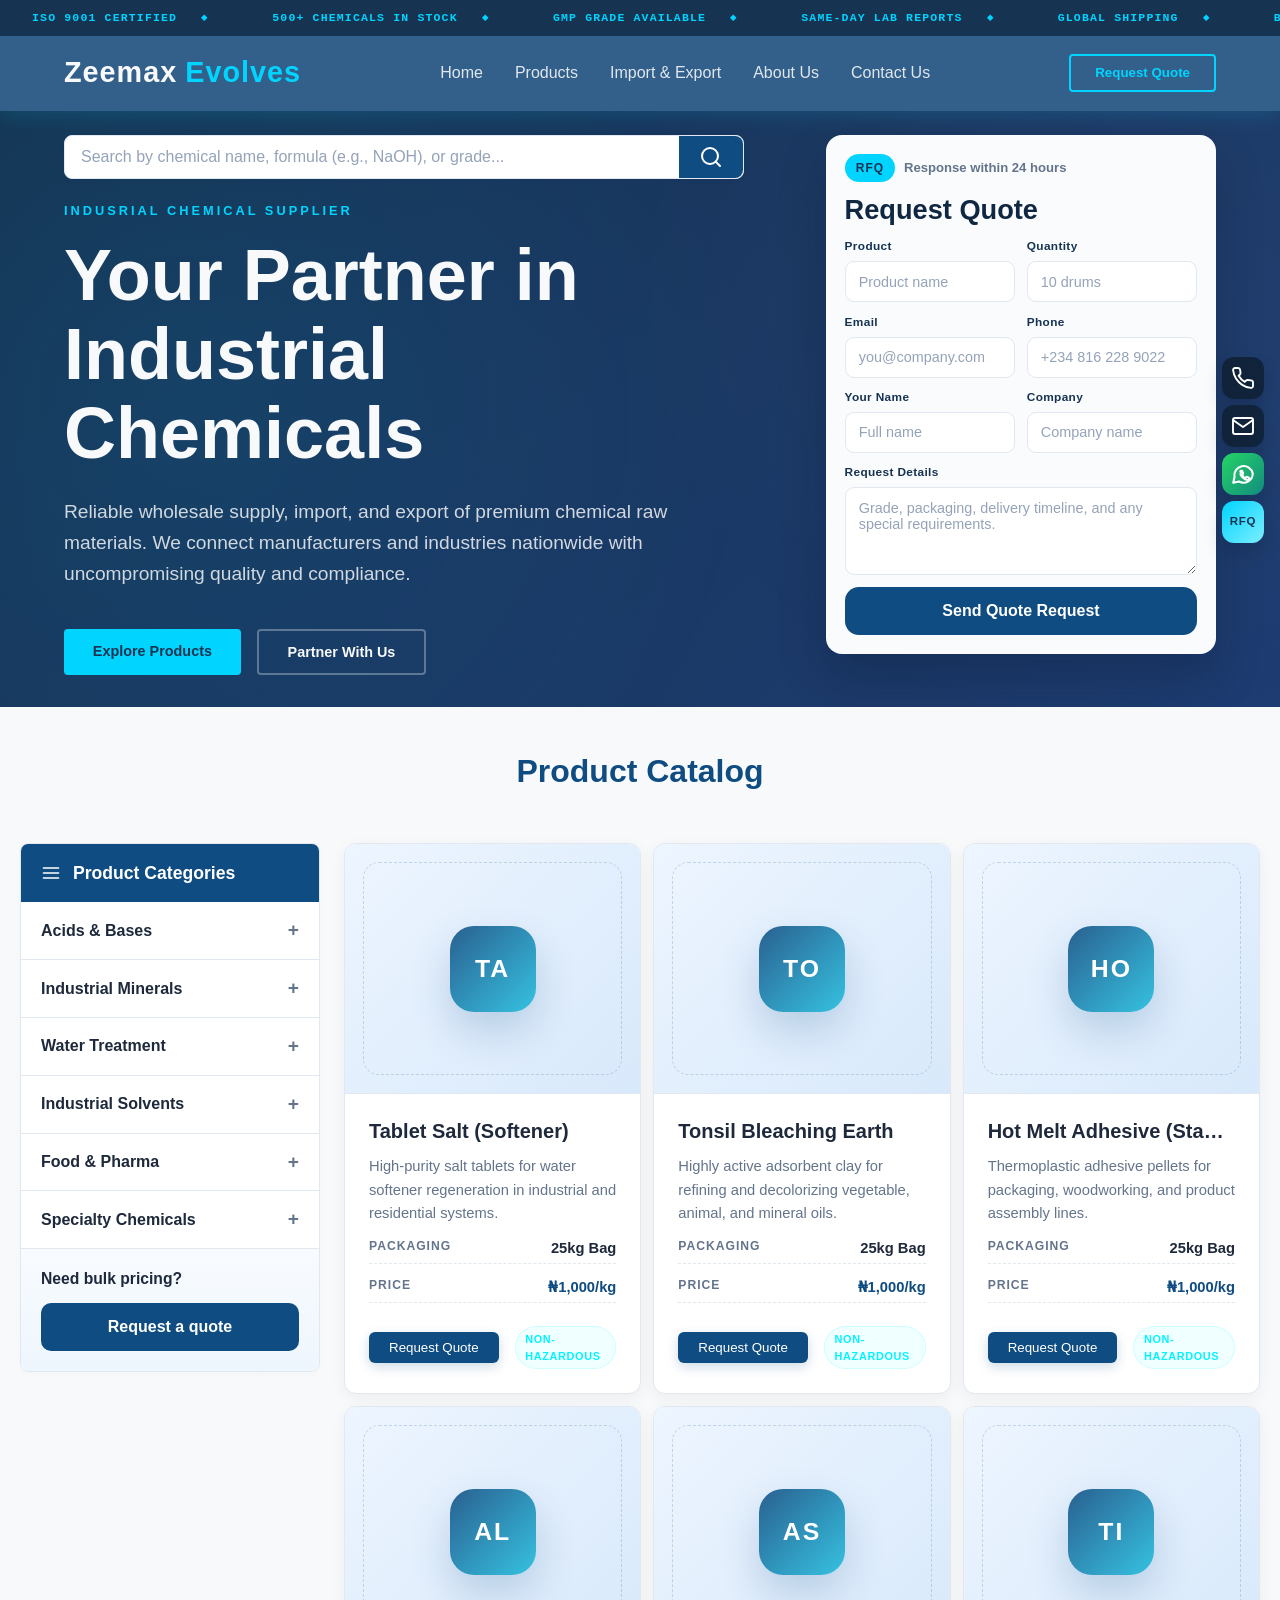
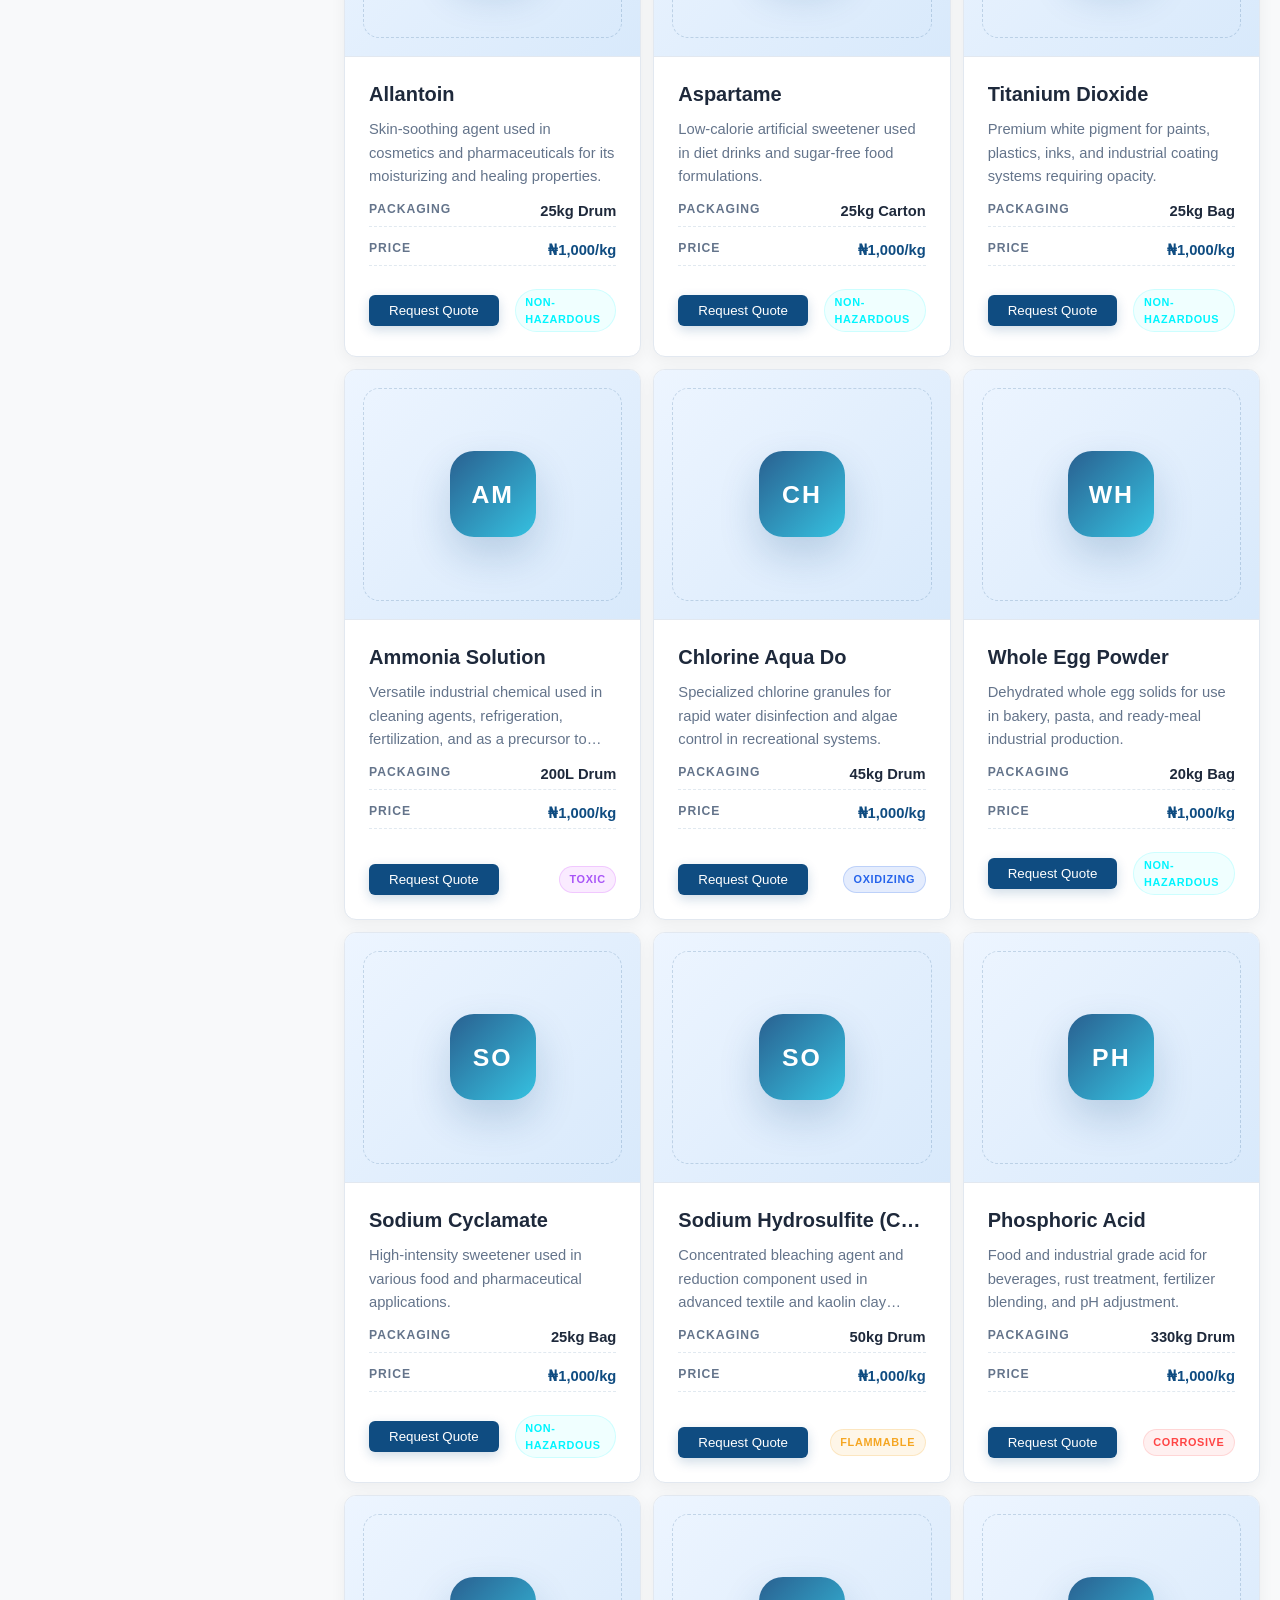
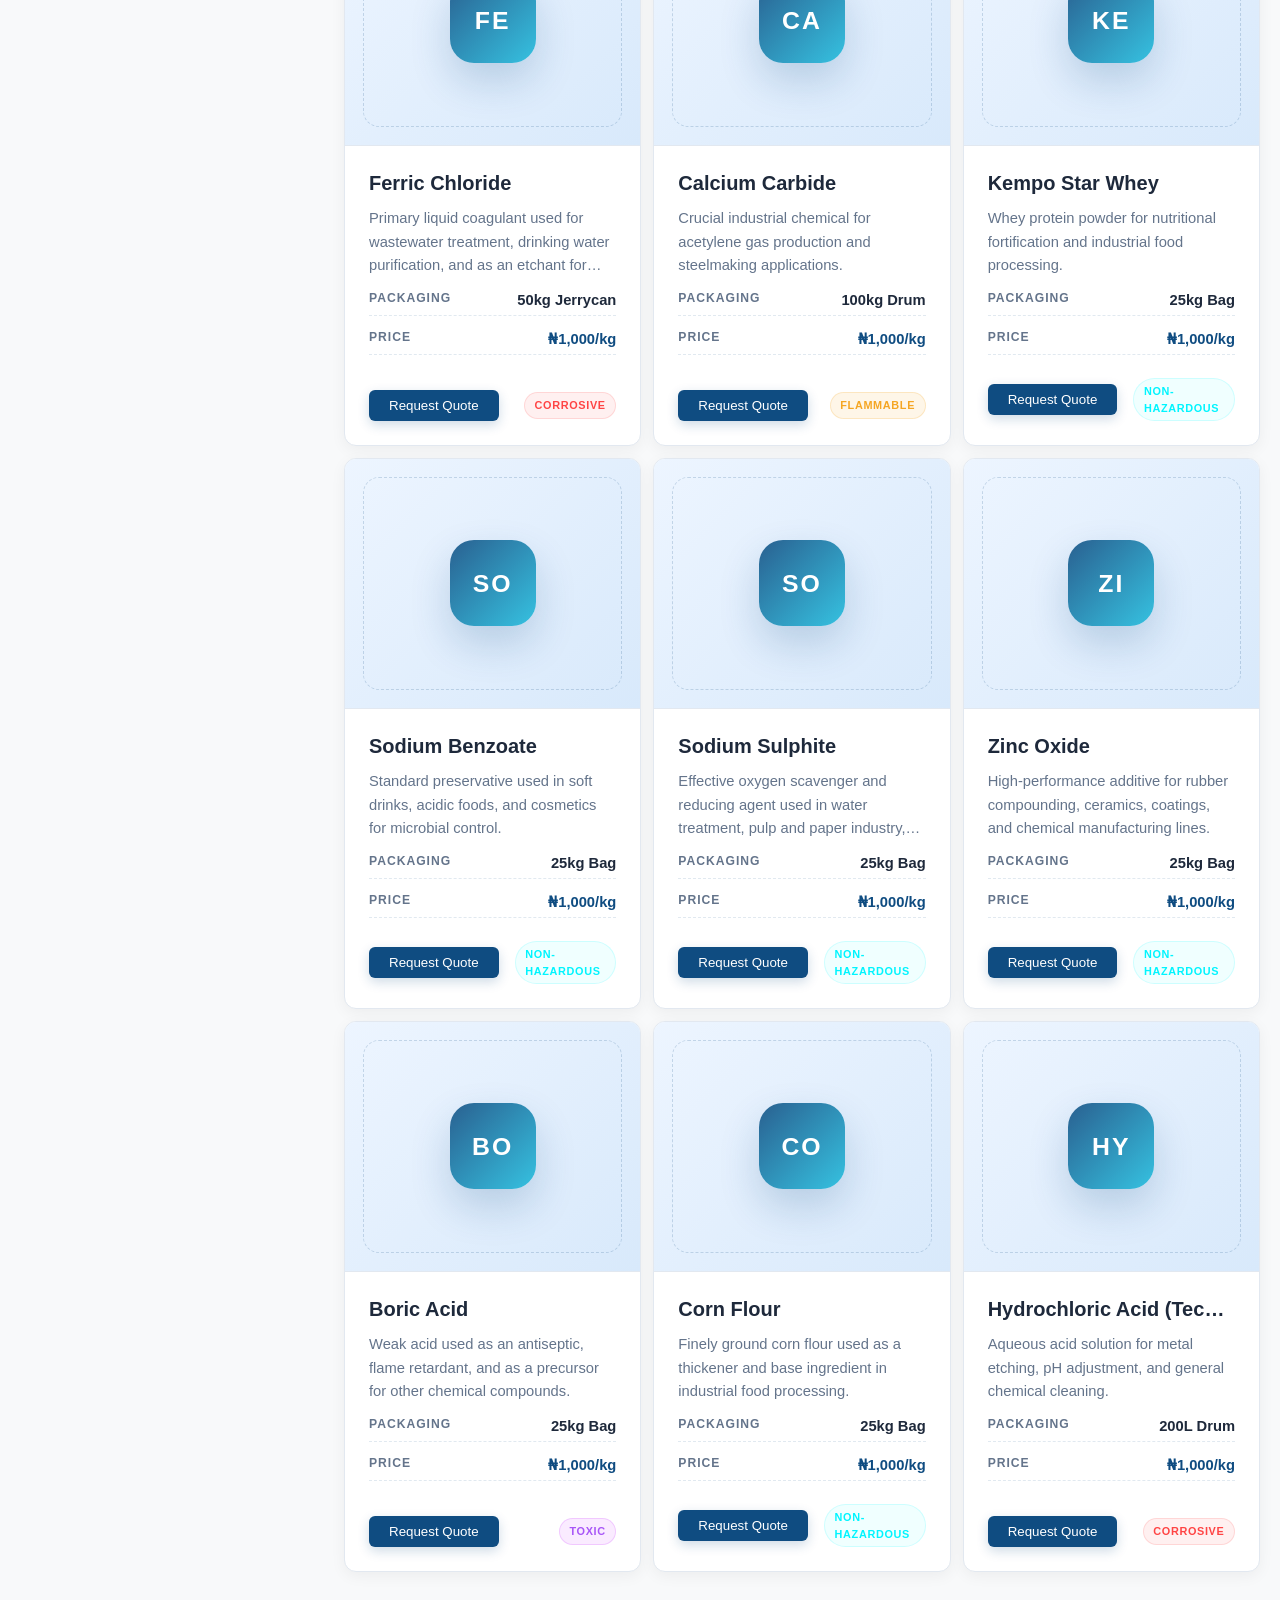
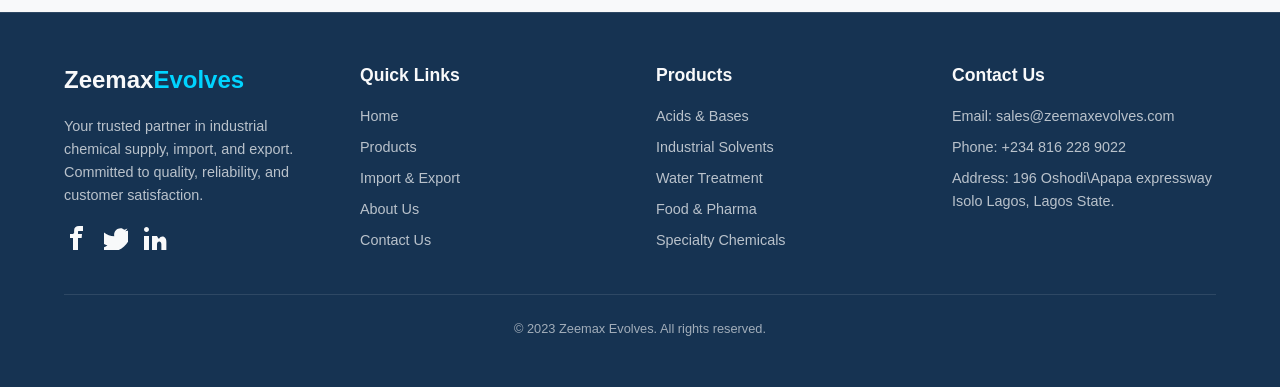
==== index.html @ 42f00537 "first commit" ====
<!DOCTYPE html>
<html lang="en">

<head>
    <meta charset="UTF-8">
    <meta name="viewport" content="width=device-width, initial-scale=1.0">
    <title> Zeemax Evolves | Industrial Chemical Wholesalers & Suppliers | Importers & Exporters </title>
    <link rel="stylesheet" href="./src/styles.css">
</head>

<body data-page="home">
    <div class="ticker" aria-hidden="true">
        <div class="ticker-track">
            <span class="ticker-item">ISO 9001 Certified</span>
            <span class="ticker-item">500+ Chemicals in Stock</span>
            <span class="ticker-item">GMP Grade Available</span>
            <span class="ticker-item">Same-Day Lab Reports</span>
            <span class="ticker-item">Global Shipping</span>
            <span class="ticker-item">Bulk &amp; Spot Orders</span>
            <span class="ticker-item">REACH Compliant</span>
            <span class="ticker-item">24/7 Technical Support</span>
            <span class="ticker-item">ISO 9001 Certified</span>
            <span class="ticker-item">500+ Chemicals in Stock</span>
            <span class="ticker-item">GMP Grade Available</span>
            <span class="ticker-item">Same-Day Lab Reports</span>
            <span class="ticker-item">Global Shipping</span>
            <span class="ticker-item">Bulk &amp; Spot Orders</span>
            <span class="ticker-item">REACH Compliant</span>
            <span class="ticker-item">24/7 Technical Support</span>
        </div>
    </div>
    <main>
        <nav class="navbar" id="navbar">
            <a href="./index.html" class="nav-brand">Zeemax<span>Evolves</span></a>

            <div class="search-bar" id="search-bar">
                <form action="#" method="GET" id="mobile-search-form">
                    <input type="text" name="q" id="mobile-search-input" class="mobile-search-input" placeholder="Search..." aria-label="Search" autocomplete="off">
                    <button type="submit" id="mobile-search-button" aria-label="Submit Search">
                        <svg xmlns="http://www.w3.org/2000/svg" fill="none" viewBox="0 0 24 24" stroke-width="1.5"
                            stroke="currentColor">
                            <path stroke-linecap="round" stroke-linejoin="round"
                                d="m21 21-5.197-5.197m0 0A7.5 7.5 0 1 0 5.196 5.196a7.5 7.5 0 0 0 10.607 10.607Z" />
                        </svg>
                    </button>
                </form>
                <div id="mobile-suggestions-box" class="suggestions-box mobile-suggestions-box"></div>
            </div>

            <div class="hamburger" id="hamburger">
                ☰
            </div>

            <ul class="nav-links" id="nav-links">
                <li><a href="./index.html">Home</a></li>
                <li><a href="./products.html">Products</a></li>
                <li><a href="./import-export.html">Import & Export</a></li>
                <li><a href="./about-us.html">About Us</a></li>
                <li><a href="./contact-us.html">Contact Us</a></li>
                <li class="nav-quote-mobile"><button type="button" class="btn-quote" data-rfq-trigger>Request Quote</button></li>
            </ul>
            <button type="button" class="btn-quote" data-rfq-trigger>Request Quote</button>
        </nav>
        <header class="hero">
            <div class="hero-layout">
                <div class="hero-content">
                    <div class="search-container">
                        <form class="product-search-form" id="product-search-form">
                            <input 
                                type="text" 
                                class="search-input" 
                                id="search-input"
                                placeholder="Search by chemical name, formula (e.g., NaOH), or grade..."
                                autocomplete="off"
                            >
                    
                            <button type="submit" class="search-button" aria-label="Search">
                                <svg class="search-btn-svg" viewBox="0 0 24 24" width="20" height="20" stroke="currentColor" stroke-width="2" fill="none" stroke-linecap="round" stroke-linejoin="round">
                                    <circle cx="11" cy="11" r="8"></circle>
                                    <line x1="21" y1="21" x2="16.65" y2="16.65"></line>
                                </svg>
                            </button>
                        </form>
                        <div id="suggestions-box" class="suggestions-box"></div>
                    </div>
                    <span class="hero-subtitle">Indusrial Chemical Supplier</span>
                    <h1 class="hero-title">Your Partner in Industrial Chemicals</h1>
                    <p class="hero-description">
                        Reliable wholesale supply, import, and export of premium chemical raw materials. We connect
                        manufacturers and industries nationwide with uncompromising quality and compliance.
                    </p>
                    <div class="hero-buttons">
                        <a href="./products.html" class="btn-primary" data-open-products>Explore Products</a>
                        <button class="btn-secondary">Partner With Us</button>
                    </div>
                </div>

                <aside class="quote-card" id="request-quote" aria-labelledby="quote-card-title">
                    <div class="quote-card-meta">
                        <span class="quote-meta-pill">RFQ</span>
                        <span class="quote-meta-text">Response within 24 hours</span>
                    </div>

                    <div class="quote-card-header">
                        <h2 class="quote-card-title" id="quote-card-title">Request Quote</h2>
                    </div>

                    <form class="quote-form">
                        <div class="quote-form-grid">
                            <label class="quote-field">
                                <span>Product</span>
                                <input type="text" name="product" placeholder="Product name">
                            </label>

                            <label class="quote-field">
                                <span>Quantity</span>
                                <input type="text" name="quantity" placeholder="10 drums">
                            </label>
                        </div>

                        <div class="quote-form-grid">
                            <label class="quote-field">
                                <span>Email</span>
                                <input type="email" name="email" placeholder="you@company.com">
                            </label>

                            <label class="quote-field">
                                <span>Phone</span>
                                <input type="tel" name="phone" placeholder="+234 816 228 9022">
                            </label>
                        </div>

                        <div class="quote-form-grid">
                            <label class="quote-field">
                                <span>Your Name</span>
                                <input type="text" name="name" placeholder="Full name">
                            </label>

                            <label class="quote-field">
                                <span>Company</span>
                                <input type="text" name="company" placeholder="Company name">
                            </label>
                        </div>

                        <label class="quote-field">
                            <span>Request Details</span>
                            <textarea name="message" rows="3" placeholder="Grade, packaging, delivery timeline, and any special requirements."></textarea>
                        </label>

                        <button type="submit" class="quote-submit">Send Quote Request</button>
                    </form>
                </aside>
            </div>
        </header>
        <section class="products-section">
            <div class="container">
                <div class="section-heading">
                    <div>
                        <h2 class="section-title">Product Catalog</h2>
                        <p class="section-subtitle">Only 21 featured products show on the home page. Open the full catalog to browse all products with filters, search, and pagination.</p>
                    </div>
                    <div class="catalog-top-actions">
                        <span class="results-count" id="home-results-count">21 products on home catalog</span>
                        <a href="./products.html" class="catalog-view-all">Explore Full Catalog</a>
                    </div>
                </div>
                <div class="products-layout">
                    <div class="category-sidebar">
                        <div class="category-title">
                            <svg viewBox="0 0 24 24" width="20" height="20" stroke="currentColor" stroke-width="2" fill="none" stroke-linecap="round" stroke-linejoin="round">
                                <line x1="3" y1="12" x2="21" y2="12"></line>
                                <line x1="3" y1="6" x2="21" y2="6"></line>
                                <line x1="3" y1="18" x2="21" y2="18"></line>
                            </svg>
                            <b>Product Categories</b>
                        </div>

                        <ul class="main-category-list" id="home-category-list"></ul>

                        <div class="catalog-quote-cta">
                            <p class="catalog-quote-text">Need bulk pricing?</p>
                            <a href="#request-quote" class="catalog-quote-button" data-rfq-trigger>Request a quote</a>
                        </div>
                    </div>

                    <div class="product-grid" id="product-grid"></div>
                </div>
            </div>
        </section>
    </main>

    <aside class="contact-dock" aria-label="Quick contact actions">
        <a href="tel:+2348162289022" class="contact-dock-link" aria-label="Call Zeemax" title="Call +234 816 228 9022">
            <svg viewBox="0 0 24 24" aria-hidden="true">
                <path d="M22 16.92v3a2 2 0 0 1-2.18 2 19.86 19.86 0 0 1-8.63-3.07A19.5 19.5 0 0 1 5.15 12.8 19.86 19.86 0 0 1 2.08 4.09 2 2 0 0 1 4.06 2h3a2 2 0 0 1 2 1.72l.45 3a2 2 0 0 1-.57 1.74l-1.27 1.27a16 16 0 0 0 6.09 6.09l1.27-1.27a2 2 0 0 1 1.74-.57l3 .45A2 2 0 0 1 22 16.92z"></path>
            </svg>
        </a>
        <a href="mailto:sales@zeemaxevolves.com" class="contact-dock-link" aria-label="Email Zeemax" title="Email sales@zeemaxevolves.com">
            <svg viewBox="0 0 24 24" aria-hidden="true">
                <path d="M4 4h16a2 2 0 0 1 2 2v12a2 2 0 0 1-2 2H4a2 2 0 0 1-2-2V6a2 2 0 0 1 2-2z"></path>
                <path d="m22 6-10 7L2 6"></path>
            </svg>
        </a>
        <a href="https://wa.me/2348162289022" class="contact-dock-link contact-dock-whatsapp" aria-label="Chat on WhatsApp">
            <svg viewBox="0 0 24 24" aria-hidden="true">
                <path d="M21 11.5A8.5 8.5 0 0 1 8.44 18.9L3 20l1.17-5.15A8.5 8.5 0 1 1 21 11.5z"></path>
                <path d="M9.5 9.5c.2-.5.5-.5.7-.5h.6c.2 0 .4 0 .6.5.2.5.6 1.5.7 1.6.1.2.1.4 0 .6-.1.2-.2.4-.4.6l-.3.3c-.1.1-.2.3-.1.5.2.3.7 1.2 1.6 1.9 1.1.9 2 .1 2.3-.2.2-.2.5-.2.7-.1l1.5.7c.3.2.5.3.5.6v.5c-.1.4-.7.8-1 .9-.3.1-.8.2-1.5 0-.7-.2-1.5-.5-2.6-1.3-1.3-.9-2.2-2-2.7-2.8-.5-.8-.5-1.5-.3-2 .2-.5.6-.9.7-1.1z"></path>
            </svg>
        </a>
        <a href="#request-quote" class="contact-dock-link contact-dock-rfq-text" data-rfq-trigger aria-label="Request a quote">RFQ</a>
    </aside>

    <div class="app-modal" id="app-modal" aria-hidden="true">
        <div class="app-modal-backdrop" data-modal-close></div>
        <div
            class="app-modal-panel"
            role="dialog"
            aria-modal="true"
            aria-labelledby="app-modal-title"
            aria-describedby="app-modal-message"
            tabindex="-1"
        >
            <button type="button" class="app-modal-close" data-modal-close aria-label="Close dialog">
                <span aria-hidden="true">&times;</span>
            </button>
            <div class="app-modal-badge" id="app-modal-badge">Confirmed</div>
            <h2 class="app-modal-title" id="app-modal-title">Request received</h2>
            <p class="app-modal-message" id="app-modal-message">
                Your message has been prepared successfully.
            </p>
            <div class="app-modal-actions">
                <button type="button" class="app-modal-button app-modal-button-secondary" data-modal-close>Close</button>
                <button type="button" class="app-modal-button app-modal-button-primary" id="app-modal-confirm">Continue</button>
            </div>
        </div>
    </div>

    <footer class="footer">
        <div class="footer-grid">
            <div class="footer-col">
                <a href="./index.html" class="footer-brand">Zeemax<span>Evolves</span></a>
                <p class="footer-description">
                    Your trusted partner in industrial chemical supply, import, and export.
                    Committed to quality, reliability, and customer satisfaction.
                </p>
                <div class="footer-social-links">
                    <a href="#" class="footer-social-link" aria-label="Facebook"><svg xmlns="http://www.w3.org/2000/svg" width="24" height="24" viewBox="0 0 24 24" fill="currentColor"><path d="M9 8h-3v4h3v12h5v-12h3.642l.358-4h-4v-1.908c0-.817.092-1.092 1.092-1.092h3.908l-.001-5h-4c-3.153 0-4.908 1.542-4.908 4.66v2.34z"/></svg></a>
                    <a href="#" class="footer-social-link" aria-label="Twitter"><svg xmlns="http://www.w3.org/2000/svg" width="24" height="24" viewBox="0 0 24 24" fill="currentColor"><path d="M24 4.557c-.883.392-1.832.656-2.828.775 1.017-.609 1.798-1.574 2.165-2.724-.951.564-2.005.974-3.127 1.195-.897-.957-2.178-1.555-3.594-1.555-3.594 0-6.494 2.901-6.494 6.492 0 .509.058 1.007.162 1.489-5.392-.27-10.187-2.855-13.387-6.795-.55.942-.864 2.037-.864 3.191 0 2.254 1.141 4.249 2.873 5.424-.847-.026-1.649-.26-2.35-.647-.029.749.208 1.45.75 2.001.636.635 1.474 1.122 2.443 1.317-.407.111-.836.17-1.273.17-.31 0-.613-.03-.907-.083.799 2.492 3.115 4.307 5.85 4.356-2.895 2.268-6.554 3.623-10.551 3.623-.69 0-1.372-.04-2.043-.113 3.746 2.394 8.18 3.796 12.998 3.796 15.59 0 24.18-12.902 24.18-24.18 0-.37-.01-.737-.025-1.102.945-.683 1.767-1.533 2.416-2.502z"/></svg></a>
                    <a href="#" class="footer-social-link" aria-label="LinkedIn"><svg xmlns="http://www.w3.org/2000/svg" width="24" height="24" viewBox="0 0 24 24" fill="currentColor"><path d="M4.98 3.5c0 1.381-1.11 2.5-2.48 2.5s-2.48-1.119-2.48-2.5c0-1.381 1.11-2.5 2.48-2.5s2.48 1.119 2.48 2.5zm.02 6.5l-.02 14h-5v-14h5zm7.982 0h-4.968v14h4.969v-5.617c0-3.601 4.384-3.899 4.384 0v5.617h5v-8.359c0-6.284-6.003-6.071-7.11-3.148l-.899-.001z"/></svg></a>
                </div>
            </div>
            <div class="footer-col">
                <h3 class="footer-heading">Quick Links</h3>
                <ul class="footer-links">
                    <li><a href="./index.html">Home</a></li>
                    <li><a href="./products.html">Products</a></li>
                    <li><a href="./import-export.html">Import & Export</a></li>
                    <li><a href="./about-us.html">About Us</a></li>
                    <li><a href="./contact-us.html">Contact Us</a></li>
                </ul>
            </div>
            <div class="footer-col">
                <h3 class="footer-heading">Products</h3>
                <ul class="footer-links">
                    <li><a href="./products.html#acids-bases">Acids & Bases</a></li>
                    <li><a href="./products.html#industrial-solvents">Industrial Solvents</a></li>
                    <li><a href="./products.html#water-treatment">Water Treatment</a></li>
                    <li><a href="./products.html#food-pharma">Food & Pharma</a></li>
                    <li><a href="./products.html#specialty-chemicals">Specialty Chemicals</a></li>
                </ul>
            </div>
            <div class="footer-col">
                <h3 class="footer-heading">Contact Us</h3>
                <div class="footer-contact-info">
                    <p>Email: <a href="mailto:sales@zeemaxevolves.com">sales@zeemaxevolves.com</a></p>
                    <p>Phone: <a href="tel:+2348162289022">+234 816 228 9022</a></p>
                    <p>Address: 196 Oshodi\Apapa expressway Isolo Lagos, Lagos State.</p>
                </div>
            </div>
        </div>
        <div class="footer-bottom">
            &copy; 2023 Zeemax Evolves. All rights reserved.
        </div>
    </footer>

    <script type="module" src="./src/script.js"></script>
</body>

</html>
---- src/styles.css ----
html {
     scroll-behavior: smooth;
 }

 :root {
     --primary-blue: #163352;
     --accent-cyan: #00d4ff;
     --text-light: #f8f9fa;
     --text-dark: #333333;
     --overlay-color: rgba(22, 51, 82, 0.85);
     --navbar-dark: #33608b;
     --ticker-bg: #163352;
     --font-mono: 'SFMono-Regular', Consolas, 'Liberation Mono', Menlo, Courier, monospace;
     /* New variable for monospace font */
     --ticker-height: 2.22rem;
     /* Desktop: 12px top + 0.72rem content + 12px bottom = 35.52px = 2.22rem */
     --navbar-initial-height: 4.8rem;
     /* Default initial height of the navbar for desktop */
     --navbar-mobile-height: 4rem;
     /* Adjusted for 2rem hamburger icon + padding */
     --transition-speed: 0.3s;
     --primary-color: #0f4c81;
     --primary: #0f4c81;
     /* Trustworthy industrial blue */
     --accent-color: #00b4d8;
     --text-main: #1e293b;
     --text-muted: #64748b;
     --bg-light: #f8fafc;
     --card-bg: #ffffff;
     --border-radius: 12px;
     --transition: all 0.3s ease;
     --border: #e2e8f0;
     --amber: #f5a623;
     --red: #ff4444;
     --acid: #00f5ff;
     --focus-ring: rgba(15, 76, 129, 0.2);
 }

 /* Base Reset */
 * {
     margin: 0;
     padding: 0;
     box-sizing: border-box;
     font-family: 'Segoe UI', Roboto, Helvetica, Arial, sans-serif;
 }

 body {
     background-color: var(--text-light);
     color: var(--text-dark);
     /* Adjusted to match the -1px overlap of the navbar to prevent white gaps */
     padding-top: calc(var(--ticker-height) + var(--navbar-initial-height) - 1px);
     overflow-x: hidden;
     line-height: 1.5;
     -webkit-font-smoothing: antialiased;
 }

 /* =========================================
           Ticker Styles
    ========================================= */
 .ticker {
     position: fixed;
     top: 0;
     left: 0;
     width: 100%;
     background: var(--ticker-bg);
     /* The background color of the ticker */
     /* Removed border-bottom to eliminate the line between ticker and navbar */
     padding: 12px 0;
     /* Desktop: 12px top and bottom */
     overflow: hidden;
     backdrop-filter: blur(14px);
     z-index: 1001;
     /* Ensure ticker is above the navbar */
 }

 .ticker-track {
     display: flex;
     gap: 0;
     /* Gap is handled by ticker-item padding */
     white-space: nowrap;
     animation: tickerScroll 25s linear infinite;
 }

 .ticker-item {
     display: flex;
     align-items: center;
     gap: 24px;
     padding: 0 32px;
     flex-shrink: 0;
     /* Prevent items from shrinking */
     font-family: var(--font-mono);
     font-size: 0.72rem;
     letter-spacing: 0.1em;
     text-transform: uppercase;
     color: var(--accent-cyan);
     /* Using the existing accent color */
     line-height: 1;
     /* Ensure consistent content height */
     font-weight: 700;
     transition: font-size var(--transition-speed);
 }

 .ticker-item::after {
     content: '◆';
     /* Adds a diamond separator */
     font-size: 0.5rem;
 }

 /* Keyframes for the continuous scrolling animation */
 @keyframes tickerScroll {
     0% {
         transform: translateX(0%);
     }

     100% {
         transform: translateX(-50%);
         /* Scrolls half the track width for a seamless loop */
     }
 }

 /* =========================================
           Navigation Bar
    ========================================= */
 .navbar {
     position: fixed;
     top: calc(var(--ticker-height) - 1px);
     /* Slight overlap to eliminate sub-pixel rendering gaps */
     left: 0;
     width: 100%;
     display: flex;
     justify-content: space-between;
     align-items: center;
     height: var(--navbar-initial-height);
     padding: 0 5%;
     z-index: 1000;
     /* Navbar is below the ticker */
     transition: background-color var(--transition-speed), padding var(--transition-speed), box-shadow var(--transition-speed);
     background-color: var(--navbar-dark);
     /* border-bottom: 1px solid rgba(0, 212, 255, 0.2); */
     box-shadow: 0 4px 20px rgba(0, 212, 255, 0.15);
     /* Cyan glow shorthand */
 }

 .navbar.scrolled {
     background-color: var(--navbar-dark);
     height: var(--navbar-mobile-height);
     box-shadow: 0 8px 25px rgba(0, 212, 255, 0.3);
     /* Enhanced glow on scroll */
 }

 .nav-brand {
     display: flex;
     align-items: center;
     text-decoration: none;
     color: var(--text-light);
     font-size: clamp(1.4rem, 4vw, 1.8rem);
     font-weight: 800;
     gap: 0.5rem;
     /* Adjust this value for desired spacing */
     letter-spacing: 1px;
 }

 .nav-brand span {
     color: var(--accent-cyan);
 }

 .nav-links {
     display: flex;
     list-style: none;
     gap: 2rem;
 }

 .nav-links li a {
     text-decoration: none;
     color: rgba(255, 255, 255, 0.85);
     font-weight: 500;
     font-size: 1rem;
     transition: color var(--transition-speed);
     position: relative;
 }

 .nav-links li a::after {
     content: '';
     position: absolute;
     width: 0;
     height: 2px;
     bottom: -5px;
     left: 0;
     background-color: var(--accent-cyan);
     transition: width var(--transition-speed);
 }

 .nav-links li a:hover {
     color: var(--text-light);
 }

 .nav-links li a:hover::after {
     width: 100%;
 }

 .btn-quote {
     background-color: transparent;
     color: var(--accent-cyan);
     border: 2px solid var(--accent-cyan);
     padding: 0.6rem 1.5rem;
     border-radius: 4px;
     font-weight: 600;
     cursor: pointer;
     transition: all var(--transition-speed);
 }

 .nav-quote-mobile {
     display: none;
 }

 .btn-quote:hover {
     background-color: var(--accent-cyan);
     color: var(--primary-blue);
 }

 /* Mobile Menu Toggle */
 .hamburger {
     display: none;
     cursor: pointer;
     color: var(--text-light);
     font-size: 2rem;
 }


 /* =========================================
           Hero Section
    ========================================= */

 .hero {
     position: relative;
     min-height: 70vh;
     min-height: 450px;
     display: flex;
     align-items: center;
     justify-content: flex-start;
     padding: 0.5rem 5% 2rem;
     min-height: calc(75dvh - var(--ticker-height) - var(--navbar-initial-height));
     background: linear-gradient(135deg, var(--primary-blue) 0%, #1e3c72 100%);
     /* If you have a real image, replace the background above with:
               background: url('your-industrial-image.jpg') center/cover no-repeat; */
     overflow: hidden;
 }

 .hero-layout {
     position: relative;
     z-index: 2;
     width: min(1400px, 100%);
     margin: 0 auto;
     display: grid;
     grid-template-columns: minmax(0, 1.2fr) minmax(320px, 440px);
     gap: 32px;
     align-items: start;
 }

 /* Optional abstract background pattern using pseudo-element */
 .hero::before {
     content: '';
     position: absolute;
     inset: 0;
     /* Shorthand for top: 0, left: 0, width: 100%, height: 100% */
     background-image:
         radial-gradient(circle at 15% 50%, rgba(0, 212, 255, 0.08) 0%, transparent 50%),
         radial-gradient(circle at 85% 30%, rgba(255, 255, 255, 0.03) 0%, transparent 40%);
     pointer-events: none;
     z-index: 1;
 }

 .hero-content {
     max-width: 800px;
     color: var(--text-light);
 }

 .hero-subtitle {
     text-transform: uppercase;
     letter-spacing: 3px;
     font-size: 0.8rem;
     font-weight: 600;
     color: var(--accent-cyan);
     padding-top: 0.35rem;
     margin-bottom: 1rem;
     display: block;
 }

 .hero-title {
     font-size: clamp(2.5rem, 8vw, 4.5rem);
     line-height: 1.1;
     font-weight: 800;
     margin-bottom: 1.5rem;
 }

 .hero-description {
     font-size: clamp(1rem, 2.5vw, 1.2rem);
     line-height: 1.6;
     color: rgba(255, 255, 255, 0.8);
     margin-bottom: 2.5rem;
     max-width: 650px;
 }

 .hero-buttons {
     display: flex;
     gap: 1rem;
 }

 .quote-card {
     background: rgba(255, 255, 255, 0.98);
     border: 1px solid rgba(255, 255, 255, 0.22);
     border-radius: 16px;
     box-shadow: 0 22px 48px rgba(5, 18, 34, 0.24);
     padding: 1.1rem;
     color: var(--text-main);
     backdrop-filter: blur(10px);
     max-width: 390px;
     justify-self: end;
     margin-top: 1rem;
 }

 .quote-card-meta {
     display: flex;
     align-items: center;
     gap: 0.55rem;
     margin-bottom: 0.8rem;
 }

 .quote-meta-pill {
     display: inline-flex;
     align-items: center;
     justify-content: center;
     min-width: 48px;
     min-height: 28px;
     padding: 0 0.7rem;
     border-radius: 999px;
     background: var(--accent-cyan);
     color: var(--primary-blue);
     font-size: 0.75rem;
     font-weight: 800;
     letter-spacing: 0.08em;
 }

 .quote-meta-text {
     color: var(--text-muted);
     font-size: 0.82rem;
     font-weight: 600;
 }

 .quote-card-header {
     margin-bottom: 0.85rem;
 }

 .quote-card-title {
     font-size: clamp(1.35rem, 2.2vw, 1.7rem);
     line-height: 1.1;
     margin-bottom: 0.4rem;
     color: #0f2741;
 }

 .quote-form {
     display: grid;
     gap: 0.72rem;
 }

 .quote-form-grid {
     display: grid;
     grid-template-columns: repeat(2, minmax(0, 1fr));
     gap: 0.72rem;
 }

 .quote-field {
     display: grid;
     gap: 0.32rem;
 }

 .quote-field span {
     font-size: 0.74rem;
     font-weight: 700;
     color: #163352;
     letter-spacing: 0.03em;
 }

 .quote-field input,
 .quote-field textarea {
     width: 100%;
     border: 1px solid var(--border);
     border-radius: 9px;
     padding: 0.72rem 0.82rem;
     font-size: 0.9rem;
     color: var(--text-main);
     background: #ffffff;
     outline: none;
     transition: border-color 0.2s ease, box-shadow 0.2s ease, transform 0.2s ease;
 }

 .quote-field textarea {
     resize: vertical;
     min-height: 88px;
 }

 .quote-field input::placeholder,
 .quote-field textarea::placeholder {
     color: #94a3b8;
 }

 .quote-field input:focus,
 .quote-field textarea:focus {
     border-color: var(--primary);
     box-shadow: 0 0 0 3px rgba(15, 76, 129, 0.1);
 }

 .quote-submit {
     border: none;
     border-radius: 999px;
     padding: 0.82rem 1.1rem;
     font-size: 0.9rem;
     font-weight: 700;
     color: var(--primary-blue);
     background: linear-gradient(135deg, var(--accent-cyan) 0%, #7ceeff 100%);
     cursor: pointer;
     transition: transform 0.2s ease, box-shadow 0.2s ease;
 }

 .quote-submit:hover {
     transform: translateY(-1px);
     box-shadow: 0 12px 24px rgba(0, 212, 255, 0.28);
 }

 .contact-dock {
     position: fixed;
     right: 16px;
     top: 50%;
     transform: translateY(-50%);
     z-index: 1100;
     display: grid;
     gap: 6px;
 }

 .contact-dock-link {
     display: flex;
     align-items: center;
     justify-content: center;
     width: 42px;
     min-height: 42px;
     border-radius: 12px;
     background: rgba(16, 34, 56, 0.92);
     color: #ffffff;
     text-decoration: none;
     box-shadow: 0 10px 18px rgba(5, 18, 34, 0.18);
     transition: transform 0.2s ease, background 0.2s ease;
 }

 .contact-dock-link svg {
     width: 80%;
     height: 80%;
     max-width: 24px;
     max-height: 24px;
     stroke: currentColor;
     stroke-width: 1.9;
     fill: none;
     stroke-linecap: round;
     stroke-linejoin: round;
 }

 .contact-dock-whatsapp svg {
     width: 88%;
     height: 88%;
     max-width: 26px;
     max-height: 26px;
 }

 .contact-dock-rfq-text {
     font-size: 0.72rem;
     font-weight: 800;
     letter-spacing: 0.06em;
     background: linear-gradient(135deg, var(--accent-cyan) 0%, #7ceeff 100%);
     color: var(--primary-blue); /* This is the RFQ button, not WhatsApp */
 }

 .contact-dock-link:hover {
     transform: translateX(-3px);
     background: #0f4c81;
 }

 .contact-dock-rfq {
     background: linear-gradient(135deg, var(--accent-cyan) 0%, #7ceeff 100%);
     color: var(--primary-blue);
 }

 .contact-dock-whatsapp {
     background: linear-gradient(135deg, #25D366 0%, #128C7E 100%);
     color: #ffffff;
 }

 .contact-dock-top {
     background: #5f7388;
 }

 .app-modal {
     position: fixed;
     inset: 0;
     z-index: 1500;
     display: grid;
     place-items: center;
     padding: 1.25rem;
     opacity: 0;
     visibility: hidden;
     pointer-events: none;
     transition: opacity 0.25s ease, visibility 0.25s ease;
 }

 .app-modal.is-open {
     opacity: 1;
     visibility: visible;
     pointer-events: auto;
 }

 .app-modal-backdrop {
     position: absolute;
     inset: 0;
     background:
         radial-gradient(circle at top, rgba(0, 212, 255, 0.18), transparent 35%),
         rgba(5, 18, 34, 0.7);
     backdrop-filter: blur(10px);
 }

 .app-modal-panel {
     position: relative;
     width: min(100%, 460px);
     padding: 1.5rem;
     border: 1px solid rgba(124, 238, 255, 0.18);
     border-radius: 22px;
     background:
         linear-gradient(180deg, rgba(255, 255, 255, 0.97), rgba(240, 248, 255, 0.96)),
         #ffffff;
     box-shadow:
         0 30px 80px rgba(5, 18, 34, 0.28),
         0 0 0 1px rgba(0, 212, 255, 0.08);
     transform: translateY(18px) scale(0.98);
     transition: transform 0.25s ease;
 }

 .app-modal.is-open .app-modal-panel {
     transform: translateY(0) scale(1);
 }

 .app-modal-close {
     position: absolute;
     top: 0.85rem;
     right: 0.85rem;
     width: 40px;
     height: 40px;
     border: 0;
     border-radius: 999px;
     background: rgba(15, 39, 65, 0.08);
     color: #0f2741;
     font-size: 1.4rem;
     cursor: pointer;
     transition: background 0.2s ease, transform 0.2s ease;
 }

 .app-modal-close:hover {
     background: rgba(15, 39, 65, 0.14);
     transform: rotate(90deg);
 }

 .app-modal-badge {
     display: inline-flex;
     align-items: center;
     justify-content: center;
     min-height: 34px;
     padding: 0 0.9rem;
     margin-bottom: 1rem;
     border-radius: 999px;
     background: linear-gradient(135deg, var(--accent-cyan) 0%, #7ceeff 100%);
     color: var(--primary-blue);
     font-size: 0.78rem;
     font-weight: 800;
     letter-spacing: 0.08em;
     text-transform: uppercase;
 }

 .app-modal-title {
     margin-bottom: 0.55rem;
     color: #0f2741;
     font-size: clamp(1.45rem, 3vw, 1.9rem);
     line-height: 1.05;
 }

 .app-modal-message {
     margin-bottom: 1.2rem;
     color: var(--text-muted);
     font-size: 0.98rem;
     line-height: 1.65;
 }

 .app-modal-actions {
     display: flex;
     gap: 0.75rem;
     justify-content: flex-end;
 }

 .app-modal-button {
     min-width: 120px;
     border-radius: 999px;
     padding: 0.82rem 1.1rem;
     font-size: 0.9rem;
     font-weight: 700;
     cursor: pointer;
     transition: transform 0.2s ease, box-shadow 0.2s ease, background 0.2s ease;
 }

 .app-modal-button:hover {
     transform: translateY(-1px);
 }

 .app-modal-button-secondary {
     border: 1px solid rgba(15, 76, 129, 0.15);
     background: #ffffff;
     color: #0f2741;
 }

 .app-modal-button-primary {
     border: none;
     background: linear-gradient(135deg, var(--accent-cyan) 0%, #7ceeff 100%);
     color: var(--primary-blue);
     box-shadow: 0 12px 24px rgba(0, 212, 255, 0.18);
 }

 .btn-primary {
     background-color: var(--accent-cyan);
     color: var(--primary-blue);
     border: none;
     padding: 0.75rem 1.8rem;
     font-size: 0.9rem;
     font-weight: 700;
     border-radius: 4px;
     cursor: pointer;
     transition: transform 0.2s, box-shadow 0.2s;
     text-decoration: none;
     display: inline-flex;
     align-items: center;
     justify-content: center;
 }

 .btn-primary:hover {
     transform: translateY(-2px);
     box-shadow: 0 6px 15px rgba(0, 212, 255, 0.3);
 }

 .btn-secondary {
     background-color: transparent;
     color: var(--text-light);
     border: 2px solid rgba(255, 255, 255, 0.3);
     padding: 0.75rem 1.8rem;
     font-size: 0.9rem;
     font-weight: 600;
     border-radius: 4px;
     cursor: pointer;
     transition: all var(--transition-speed);
 }

 .btn-secondary:hover {
     border-color: var(--text-light);
     background-color: rgba(255, 255, 255, 0.1);
 }

 /* =========================================
           Search Bar
    ========================================= */

 /* Search bar for desktop */

 .search-bar {
     display: none;
 }

 .search-container {
     max-width: 700px;
     margin: 1rem 0px;
     position: relative;
 }

 .product-search-form {
     display: flex;
     align-items: center;
     background: #ffffff;
     border: 1px solid var(--border);
     border-radius: 8px;
     box-shadow: 0 2px 10px rgba(0, 0, 0, 0.02);
     transition: all 0.3s ease;
 }

 .product-search-form:focus-within {
     border-color: var(--primary);
     box-shadow: 0 0 0 3px var(--focus-ring);
 }

 .product-search-form.is-open {
     border-bottom-left-radius: 0;
     border-bottom-right-radius: 0;
 }

 /* Text Input */
 .search-input {
     flex-grow: 1;
     border: none;
     padding: 0.55rem 1rem;
     font-size: 1rem;
     color: var(--text-main);
     outline: none;
     background: transparent;
 }

 .search-input::placeholder {
     color: #94a3b8;
 }

 /* Submit Button */
 .search-button {
     background: var(--primary);
     color: #ffffff;
     border: none;
     border-radius: 0 8px 8px 0;
     padding: 0.55rem 1.25rem;
     height: 100%;
     display: flex;
     align-items: center;
     justify-content: center;
     cursor: pointer;
     transition: background 0.2s ease;
     align-self: stretch;
     /* Makes button fill the height of the container */
 }

 .search-btn-svg {
     width: 1.5rem;
     height: 1.5rem;
     font-size: .5rem;
 }

 .search-button:hover {
     background: #0b3b66;
 }


 /* =========================================
           Search Suggestions
    ========================================= */
 .suggestions-box {
     position: absolute;
     top: 100%;
     left: 0;
     width: 100%;
     color: var(--primary);
     background-color: var(--card-bg);
     border: 1px solid var(--border);
     border-top: none;
     border-radius: 0 0 8px 8px;
     box-shadow: 0 10px 25px rgba(0, 0, 0, 0.1);
     z-index: 1000;
     max-height: 300px;
     overflow-y: auto;
     overflow-x: hidden;
     display: none;
 }

 .suggestion-item {
     padding: 0.8rem 1.2rem;
     border-bottom: 1px solid var(--border);
     transition: background-color 0.2s ease;
     display: flex;
     align-items: center;
     justify-content: space-between;
     gap: 1rem;
     cursor: pointer;
     /* Changes cursor to palm/hand icon */
     white-space: nowrap;
     overflow: hidden;
 }

 .suggestion-item:hover {
     background-color: var(--bg-light);
 }

 .suggestion-item.is-active {
     background-color: var(--bg-light);
 }

 .suggestion-item:first-child {
     border-top-left-radius: 0;
     border-top-right-radius: 0;
 }

 .suggestion-item:last-child {
     border-bottom: none;
     border-bottom-left-radius: 8px;
     border-bottom-right-radius: 8px;
 }

 /* =========================================
           Products Section
    ========================================= */
 .container {
     max-width: 1400px;
     margin: 0 auto;
     padding: 40px 20px;
 }

 .products-layout {
     display: grid;
     grid-template-columns: minmax(260px, 300px) minmax(0, 1fr);
     gap: 24px;
     align-items: start;
 }

 .section-title {
     font-size: 2rem;
     color: var(--primary-color);
 }

 .section-heading {
     display: flex;
     align-items: end;
     justify-content: space-between;
     gap: 1rem;
     flex-wrap: wrap;
     margin-bottom: 1rem;
 }

 .section-subtitle {
     max-width: 760px;
     color: var(--text-muted);
     font-size: 1rem;
     margin-top: 0.5rem;
 }

 [data-page="home"] .section-subtitle,
 [data-page="home"] .results-count,
 [data-page="home"] .catalog-view-all {
     display: none;
 }

 [data-page="home"] .section-heading {
     flex-direction: column;
     align-items: center;
     text-align: center;
 }

 [data-page="home"] .catalog-top-actions {
     justify-content: center;
     width: 100%;
     margin-top: 1rem;
 }

 .catalog-top-actions {
     display: flex;
     align-items: center;
     gap: 0.85rem;
     flex-wrap: wrap;
 }

 .results-count {
     display: inline-flex;
     align-items: center;
     min-height: 42px;
     padding: 0 1rem;
     border-radius: 999px;
     background: rgba(15, 76, 129, 0.08);
     color: var(--primary);
     font-weight: 700;
     white-space: nowrap;
 }

.catalog-link {
    display: none;
}

.catalog-view-all {
    display: inline-flex;
     align-items: center;
     justify-content: center;
     text-decoration: none;
     color: var(--primary);
     font-weight: 700;
 }

 .catalog-view-all {
     min-height: 42px;
     padding: 0 1rem;
     border-radius: 999px;
     border: 1px solid rgba(15, 76, 129, 0.14);
     background: #ffffff;
 }

 .product-grid {
     display: grid;
     grid-template-columns: repeat(auto-fill, minmax(280px, 1fr));
     gap: 12px;
 }

 .category-sidebar {
     width: 100%;
     max-width: 300px;
     background: #ffffff;
     border: 1px solid var(--border);
     border-radius: 8px;
     overflow: hidden;
     box-shadow: 0 2px 10px rgba(0, 0, 0, 0.02);
     position: sticky;
     top: calc(var(--ticker-height) + var(--navbar-mobile-height) + 1.5rem);
 }

 .category-title {
     background: var(--primary);
     color: #ffffff;
     padding: 16px 20px;
     display: flex;
     align-items: center;
     gap: 12px;
     font-size: 1.1rem;
 }

 .main-category-list {
     list-style: none;
     margin: 0;
     padding: 0;
 }

 .category-item {
     border-bottom: 1px solid var(--border);
 }

 .category-item:last-child {
     border-bottom: none;
 }

 .category-header {
     padding: 14px 20px;
     display: flex;
     justify-content: space-between;
     align-items: center;
     cursor: pointer;
     background: #ffffff;
     transition: background 0.2s ease;
     font-weight: 600;
     color: var(--text-main);
 }

 .category-header:hover {
     background: var(--hover-bg);
 }

 .toggle-icon {
     font-size: 1.2rem;
     color: var(--text-muted);
     transition: transform 0.3s ease;
 }

 .sub-category-list {
     max-height: 0;
     overflow: hidden;
     background: var(--bg-light);
     transition: max-height 0.3s ease-out;
 }

 .sub-link {
     display: block;
     padding: 10px 20px 10px 40px;
     color: var(--text-muted);
     text-decoration: none;
     font-size: 0.95rem;
     border-bottom: 1px solid #eef2f6;
     transition: all 0.2s ease;
 }

 .sub-link:last-child {
     border-bottom: none;
 }

 .sub-link:hover {
     color: var(--primary);
     background: #e2e8f0;
     padding-left: 45px;
 }

 .category-item.active .sub-category-list {
     max-height: 400px;
     transition: max-height 0.4s ease-in;
 }

 .category-item.active .category-header {
     color: var(--primary);
 }

 .category-item.active .toggle-icon {
     transform: rotate(45deg);
     color: var(--primary);
 }

 .catalog-quote-cta {
     padding: 18px 20px 20px;
     background: linear-gradient(180deg, #f8fbff 0%, #eef6fd 100%);
     border-top: 1px solid var(--border);
     display: grid;
     gap: 12px;
 }

 .catalog-quote-text {
     margin: 0;
     color: var(--text-main);
     font-size: 0.98rem;
     font-weight: 700;
 }

 .catalog-quote-button {
     display: inline-flex;
     align-items: center;
     justify-content: center;
     width: 100%;
     min-height: 44px;
     padding: 0.75rem 1rem;
     border-radius: 10px;
     background: var(--primary);
     color: #ffffff;
     text-decoration: none;
     font-weight: 700;
     transition: transform 0.2s ease, box-shadow 0.2s ease, background 0.2s ease;
 }

 .catalog-quote-button:hover {
     background: #0b3b66;
     transform: translateY(-1px);
     box-shadow: 0 12px 22px rgba(15, 76, 129, 0.18);
 }

 .product-card {
     background-color: var(--card-bg);
     border-radius: var(--border-radius);
     overflow: hidden;
     box-shadow: 0 4px 15px rgba(0, 0, 0, 0.05);
     transition: var(--transition);
     display: flex;
     flex-direction: column;
     border: 1px solid var(--border);
     min-height: 380px;
     scroll-margin-top: calc(var(--ticker-height) + var(--navbar-mobile-height) + 2rem);
 }

 .product-card:hover {
     transform: translateY(-8px);
     box-shadow: 0 12px 24px rgba(15, 76, 129, 0.15);
 }

 .card-image-wrapper {
     height: 250px;
     background: linear-gradient(135deg, #edf5ff 0%, #d8e9fb 100%);
     display: flex;
     align-items: center;
     justify-content: center;
     position: relative;
     overflow: hidden;
     border-bottom: 1px solid var(--border);
 }

 .card-image-wrapper::before {
     content: '🧪';
     font-size: 4rem;
     opacity: 0.5;
 }

 .card-content {
     padding: 1.5rem;
     flex-grow: 1;
     display: flex;
     flex-direction: column;
     gap: 0.5rem;
 }

 .card-image-wrapper::after {
     content: '';
     position: absolute;
     inset: 18px;
     border: 1px dashed rgba(15, 76, 129, 0.18);
     border-radius: 16px;
     opacity: 1;
 }

 .hazard-badges {
     display: flex;
     gap: 0.5rem;
     flex-wrap: wrap;
 }

 .hazard-badge {
     padding: 0.25rem 0.6rem;
     border-radius: 999px;
     font-size: 0.68rem;
     font-weight: 700;
     text-transform: uppercase;
     letter-spacing: 0.06em;
 }

 .hazard-flammable {
     background: rgba(245, 166, 35, 0.1);
     color: var(--amber);
     border: 1px solid rgba(245, 166, 35, 0.2);
 }

 .hazard-corrosive {
     background: rgba(255, 68, 68, 0.08);
     color: var(--red);
     border: 1px solid rgba(255, 68, 68, 0.15);
 }

 .hazard-toxic {
     background: rgba(186, 0, 255, 0.08);
     color: #a855f7;
     border: 1px solid rgba(186, 0, 255, 0.15);
 }

 .hazard-non {
     background: rgba(0, 245, 255, 0.06);
     color: var(--acid);
     border: 1px solid rgba(0, 245, 255, 0.15);
 }

 .hazard-oxidizing {
     background: rgba(37, 99, 235, 0.12);
     color: #2563eb;
     border: 1px solid rgba(37, 99, 235, 0.2);
 }

 /* Product Description */
 .product-description {
     font-size: 0.92rem;
     color: #64748b;
     line-height: 1.6;
     overflow: hidden;
     text-overflow: ellipsis;
     display: -webkit-box;
     -webkit-line-clamp: 3;
     line-clamp: 3;
     -webkit-box-orient: vertical;
     max-height: calc(1.55rem * 3);
 }

 .product-name,
 .product-title {
     font-size: 1.25rem;
     line-height: 1.3;
     color: #1e293b;
     font-weight: 700;
     white-space: nowrap;
     overflow: hidden;
     text-overflow: ellipsis;
 }

 .product-meta {
     display: grid;
     gap: 0.75rem;
 }

 .meta-item {
     display: flex;
     align-items: flex-start;
     justify-content: space-between;
     gap: 1rem;
     padding-bottom: 0.25rem;
     border-bottom: 1px dashed rgba(15, 76, 129, 0.12);
 }

 .meta-label {
     font-size: 0.76rem;
     font-weight: 700;
     color: var(--text-muted);
     text-transform: uppercase;
     letter-spacing: 0.08em;
 }

 .meta-value {
     font-size: 0.92rem;
     color: var(--text-main);
     font-weight: 600;
     text-align: right;
 }

 .product-footer {
     display: flex;
     align-items: center;
     justify-content: space-between;
     padding-top: 0.75rem;
     margin-top: auto;
     gap: 1rem;
 }

 .price-label {
     font-size: 0.78rem;
     color: var(--text-muted);
     text-transform: uppercase;
     letter-spacing: 0.08em;
 }

 .btn-action {
     background-color: var(--primary-color);
     color: #fff;
     border: none;
     padding: 0.5rem 1.25rem;
     border-radius: 6px;
     cursor: pointer;
     transition: transform 0.2s ease, background 0.2s ease;
     white-space: nowrap;
     box-shadow: 0 4px 12px rgba(15, 76, 129, 0.2);
 }

 .btn-action:hover {
     background: var(--accent-color);
     transform: translateY(-1px);
 }

 /* =========================================
           Responsive Design
    ========================================= */

 @keyframes fadeInDown {
     from {
         opacity: 0;
         transform: translateY(-20px);
     }

     to {
         opacity: 1;
         transform: translateY(0);
     }
 }

 @media (max-width: 992px) {
     :root {
         --navbar-initial-height: var(--navbar-mobile-height);
     }

     .hero-layout {
         grid-template-columns: 1fr;
         gap: 24px;
     }

     .hero-content {
         max-width: none;
     }

     .quote-card {
         max-width: 460px;
         justify-self: start;
         margin-top: 0;
     }

     .hero-subtitle {
         margin-top: 0;
     }

     .hero-title {
         font-size: 3.5rem;
     }

     .nav-links {
         gap: 1rem;
     }

     .navbar {
         height: var(--navbar-mobile-height);
     }
 }

 @media (max-width: 768px) {
     :root {
         --navbar-initial-height: var(--navbar-mobile-height);
         --ticker-height: 2.22rem;
         /* Matches proportional 12px top/bottom padding */
     }

     .hamburger {
         display: block;
         position: relative;
         z-index: 1003;
         /* Ensure toggle stays above the sliding menu */
     }

     .ticker-item {
         /* Existing ticker-item styles for mobile */
         padding: 0 16px;
         font-size: 0.65rem;
         transition-duration: 0.2s;
     }

     .ticker-track {
         animation-duration: 15s;
     }

     /* Search bar for mobile */

     .search-container {
         display: none;
     }

     .search-bar {
         display: block;
         margin-left: auto;
         margin-right: 0.5rem;
         position: relative;
         width: 3rem;
         flex: 0 0 3rem;
     }

     .search-bar form {
         position: relative;
         display: flex;
         align-items: center;
         justify-content: flex-end;
         width: 100%;
         min-height: 3rem;
     }

     .search-bar form:focus-within {
         background-color: transparent;
         border-color: transparent;
     }

     .search-bar input {
         position: absolute;
         right: 2.75rem;
         top: 50%;
         transform: translateY(-50%);
         background: transparent;
         border: none;
         color: white;
         padding: 0;
         font-size: 0.875rem;
         width: 0;
         opacity: 0;
         pointer-events: none;
         border-radius: 999px;
         background-color: rgba(9, 25, 42, 0.92);
         box-shadow: 0 10px 24px rgba(0, 0, 0, 0.18);
         transition: width 0.3s ease, opacity 0.2s ease, padding 0.3s ease;
     }

     .search-bar.is-open form {
         overflow: visible;
     }

     .search-bar.is-open input,
     .search-bar input:focus {
         outline: none;
         width: min(52vw, 210px);
         opacity: 1;
         padding: 0.7rem 0.95rem;
         pointer-events: auto;
         border: 1px solid rgba(0, 212, 255, 0.35);
     }

     .search-bar input::placeholder {
         color: rgba(255, 255, 255, 0.68);
     }

     .search-bar button {
         position: relative;
         z-index: 2;
         background: transparent;
         border: none;
         color: white;
         cursor: pointer;
         padding: 0.5rem;
         display: flex;
         align-items: center;
         border-radius: 50%;
         transition: background-color 0.3s, color 0.3s;
     }

     .search-bar button:hover {
         color: white;
         background-color: rgba(255, 255, 255, 0.1);
     }

     .search-bar svg {
         width: 2rem;
         height: 2rem;
     }

     .mobile-suggestions-box {
         top: calc(100% + 0.4rem);
         left: auto;
         right: 0;
         width: min(72vw, 260px);
         max-height: 240px;
         z-index: 1006;
     }

     .mobile-suggestions-box .suggestion-item {
         padding: 0.7rem 0.9rem;
         gap: 0.6rem;
         font-size: 0.82rem;
     }

     /* Increased speed for mobile */

     .nav-links {
         position: fixed;
         top: calc(var(--ticker-height) + var(--navbar-mobile-height) - 1px);
         bottom: 0;
         /* Overlap the bottom slightly to prevent sub-pixel gaps */
         left: 0;
         width: min(280px, 85%);
         /* Responsive width: never wider than 85% of small screens */
         height: calc(100dvh - var(--ticker-height) - var(--navbar-mobile-height) + 1px);
         /* Allow top and bottom anchors to define the container height */
         overflow-y: auto;
         /* Ensures menu is scrollable if content exceeds screen height */
         background-color: var(--navbar-dark);
         flex-direction: column;
         align-items: flex-start;
         justify-content: flex-start;
         /* Moves links to the top */
         padding: 2rem;
         gap: 2rem;
         padding-top: 4rem;
         /* Increased top padding for the hamburger menu container */
         transform: translateX(-100%);
         /* Start off-screen to the left */
         transition: transform 0.4s ease-in-out;
         box-shadow: 10px 0 30px rgba(0, 0, 0, 0.3);
         z-index: 1002;
     }

     .nav-links.active {
         transform: translateX(0);
         /* Slide into view */
     }

     .nav-links li a {
         font-size: 1.2rem;
         /* Explicitly increase font size for mobile nav links */
     }

     .nav-links li a::after {
         display: none;
         /* Remove the underline pseudo-element on mobile */
     }

     /* Mobile specific quote button layout */
     .nav-quote-mobile {
         display: block;
         margin-top: auto;
         /* Pushes the button to the bottom of the container */
         width: 100%;
     }

     .nav-quote-mobile .btn-quote {
         width: 100%;
         display: block;
         font-size: 1.2rem;
         /* Increased text size for the mobile quote button */
     }

     .navbar>.btn-quote {
         display: none;
     }

     /* Hide the desktop-positioned button */
     .hero-title {
         font-size: 2.8rem;
     }

     .hero {
         /* Reduced vertical padding */
         min-height: 400px;
         /* Reduced height for mobile */
         display: flex;
         align-items: center;
     }

     .hero-layout {
         gap: 20px;
     }

     .hero-buttons .btn-primary,
     .hero-buttons .btn-secondary {
         padding: 0.6rem 1rem;
         /* Smaller button padding */
         font-size: 0.85rem;
         /* Smaller font size */
         flex: 1;
         /* Helps buttons stay on one line by sharing space */
         text-align: center;
         white-space: nowrap;
     }

     .hero-description {
         font-size: 1rem;
     }

     .quote-card {
         width: 100%;
         max-width: none;
         padding: 0.8rem;
         border-radius: 14px;
     }

     .quote-form-grid {
         grid-template-columns: repeat(2, minmax(0, 1fr));
         gap: 0.5rem;
     }

     .quote-card-meta {
         gap: 0.4rem;
         margin-bottom: 0.55rem;
     }

     .quote-meta-pill {
         min-width: 42px;
         min-height: 24px;
         padding: 0 0.55rem;
         font-size: 0.68rem;
     }

     .quote-meta-text {
         font-size: 0.72rem;
     }

     .quote-card-header {
         margin-bottom: 0.55rem;
     }

     .quote-card-title {
         font-size: 1.05rem;
         margin-bottom: 0;
     }

     .quote-form {
         gap: 0.5rem;
     }

     .quote-field {
         gap: 0.22rem;
     }

     .quote-field span {
         font-size: 0.66rem;
     }

     .quote-field input,
     .quote-field textarea {
         border-radius: 8px;
         padding: 0.58rem 0.65rem;
         font-size: 0.78rem;
     }

     .quote-field textarea {
         min-height: 68px;
     }

     .quote-submit {
         padding: 0.7rem 0.9rem;
         font-size: 0.78rem;
     }

     .contact-dock {
         right: 10px;
         bottom: 18px;
         top: auto;
         transform: none;
         grid-auto-flow: column;
         gap: 6px;
     }

     .contact-dock-link {
         width: 38px;
         min-height: 38px;
         border-radius: 10px;
     }

     .contact-dock-link svg {
         width: 80%;
         height: 80%;
         max-width: 20px;
         max-height: 20px;
     }

     .contact-dock-whatsapp svg {
         width: 90%;
         height: 90%;
         max-width: 22px;
         max-height: 22px;
     }

     .app-modal {
         padding: 0.9rem;
     }

     .app-modal-panel {
         padding: 1.15rem;
         border-radius: 18px;
     }

     .app-modal-close {
         top: 0.6rem;
         right: 0.6rem;
         width: 36px;
         height: 36px;
     }

     .app-modal-actions {
         flex-direction: column-reverse;
     }

     .app-modal-button {
         width: 100%;
     }

     .products-section {
         margin-top: 1rem;
     }

     .products-section .container {
         padding-top: 0;
     }

     .products-layout {
         grid-template-columns: 1fr;
     }

     .category-sidebar {
         max-width: none;
         position: static;
     }

     .price-label {
         text-align: center;
     }
 }

 .product-card {
     min-height: 380px;
 }

 .card-image-wrapper::before {
     content: none;
 }

 .product-image {
     width: 100%;
     height: 100%;
     object-fit: cover;
     object-position: center 25%;
     display: block;
 }

 .image-fallback-badge {
     position: absolute;
     width: 86px;
     height: 86px;
     border-radius: 24px;
     display: inline-flex;
     align-items: center;
     justify-content: center;
     background: linear-gradient(135deg, rgba(15, 76, 129, 0.88), rgba(0, 180, 216, 0.76));
     color: #ffffff;
     font-size: 1.55rem;
     font-weight: 800;
     letter-spacing: 0.08em;
     box-shadow: 0 18px 40px rgba(15, 76, 129, 0.2);
     z-index: 1;
 }

 .card-image-wrapper:not(.is-fallback) .image-fallback-badge {
     opacity: 0;
     transform: scale(0.8);
 }

 .card-content {
     gap: 0.7rem;
 }

 .product-card-top {
     display: flex;
     align-items: center;
     justify-content: space-between;
     gap: 0.75rem;
     flex-wrap: wrap;
 }

 .product-category-pill {
     display: inline-flex;
     align-items: center;
     min-height: 30px;
     padding: 0 0.8rem;
     border-radius: 999px;
     background: rgba(0, 180, 216, 0.08);
     color: #0f4c81;
     font-size: 0.74rem;
     font-weight: 800;
     letter-spacing: 0.04em;
     text-transform: uppercase;
 }

 .catalog-empty-state {
     grid-column: 1/-1;
     text-align: center;
     padding: 3rem 1rem;
     background: #ffffff;
     border: 1px solid var(--border);
     border-radius: 18px;
 }

 .products-page-hero {
    padding: 0.5rem 0 0;
     background: var(--text-light);
 }

 .products-page-hero-layout {
    display: flex;
    flex-direction: column;
    gap: 2rem;
 }

 .hero-top-row {
     display: grid;
     grid-template-columns: 280px 1.2fr 1fr;
     gap: 1.5rem;
     align-items: start;
 }

 .hero-carousel-wrapper {
    position: relative;
    width: 100%;
    display: grid;
    gap: 1rem;
 }

 .hero-carousel {
    position: relative;
    overflow: hidden;
    border-radius: 0;
    background: #ffffff;
    border: 3px solid var(--primary-color);
    box-shadow: 0 24px 60px rgba(0, 0, 0, 0.12), 0 0 20px rgba(15, 76, 129, 0.3);
    height: 540px;
 }

 .hero-carousel-track {
    display: flex;
    height: 100%;
    transition: transform 0.6s cubic-bezier(0.4, 0, 0.2, 1);
 }

 .hero-carousel-slide {
    min-width: 100%;
    height: 100%;
    flex-shrink: 0;
 }

 .hero-carousel-slide img {
    width: 100%;
    height: 100%;
    object-fit: cover;
    object-position: center 25%;
    display: block;
 }

 .products-page-hero .quote-card {
     margin-top: 0;
     width: 100%;
     max-width: 100%;
     justify-self: stretch;
     height: 540px;
     display: flex;
     flex-direction: column;
     background: rgba(255, 255, 255, 0.95);
     border-radius: 0;
 }

 .products-page-hero .quote-card .quote-card-meta {
    margin-bottom: 1rem;
 }

 .hero-category-panel,
 .hero-rfq-card {
     background: rgba(255, 255, 255, 0.95);
     border: 1px solid rgba(255, 255, 255, 0.4);
     border-radius: 0;
     box-shadow: 0 24px 45px rgba(5, 18, 34, 0.16);
     padding: 1.5rem;
     height: 100%;
 }

 .hero-category-header,
 .hero-rfq-header {
     display: grid;
     gap: 0.5rem;
     margin-bottom: 1.25rem;
 }

 .hero-category-header .hero-subtitle,
 .hero-rfq-header .quote-meta-pill {
     display: inline-flex;
     align-items: center;
     justify-content: center;
     width: fit-content;
     padding: 0.45rem 0.9rem;
     border-radius: 999px;
     background: var(--accent-cyan);
     color: var(--primary-blue);
     font-size: 0.75rem;
     font-weight: 800;
     letter-spacing: 0.08em;
     text-transform: uppercase;
 }

.category-search-wrapper {
    position: relative;
    width: 100%;
}

.category-search-wrapper input {
    width: 100%;
    padding: 0.75rem 1rem 0.75rem 2.4rem;
    border: 1px solid var(--border);
    border-radius: 12px;
    font-size: 0.9rem;
    color: var(--text-dark);
    outline: none;
    background: #ffffff;
    transition: border-color 0.2s, box-shadow 0.2s;
}

.category-search-wrapper input:focus {
    border-color: var(--primary);
    box-shadow: 0 0 0 3px var(--focus-ring);
}

.category-search-wrapper.is-open input {
    border-bottom-left-radius: 0;
    border-bottom-right-radius: 0;
}

.category-search-wrapper .search-icon {
    position: absolute;
    left: 0.85rem;
    top: 50%;
    transform: translateY(-50%);
    font-size: 0.9rem;
    opacity: 0.6;
    pointer-events: none;
}

 .hero-rfq-header h2 {
     font-size: clamp(1.5rem, 2.4vw, 2rem);
     color: var(--text-dark);
 }

 .hero-category-note,
 .hero-rfq-header p {
     color: var(--text-muted);
     font-size: 0.95rem;
     line-height: 1.7;
 }

 .hero-category-list {
    display: grid;
    grid-template-columns: repeat(2, 1fr);
    gap: 0.5rem;
 }

 .hero-category-list .category-chip {
     width: 100%;
     text-align: left;
     padding: 0.6rem 0.75rem;
     font-size: .8rem;
     border-radius: 10px;
     border: 1px solid rgba(15, 76, 129, 0.14);
     background: #ffffff;
     color: var(--text-main);
     font-weight: 700;
     cursor: pointer;
     transition: transform 0.2s ease, border-color 0.2s ease, box-shadow 0.2s ease;
 }

 .hero-category-note {
     margin-top: auto;
 }

 .hero-category-list .category-chip:hover {
     transform: translateX(4px);
     border-color: var(--accent-cyan);
     box-shadow: 0 14px 35px rgba(0, 0, 0, 0.08);
 }

 .hero-rfq-panel {
     display: grid;
     align-items: start;
 }

 .hero-rfq-field span {
     font-size: 0.85rem;
     font-weight: 700;
     color: var(--text-dark);
 }

 .hero-rfq-field input,
 .hero-rfq-field textarea {
     min-height: 48px;
     border: 1px solid var(--border);
     border-radius: 14px;
     padding: 0.9rem 1rem;
     font-size: 0.95rem;
     outline: none;
     resize: vertical;
 }

 .hero-rfq-field textarea {
     min-height: 120px;
 }

 .hero-rfq-field input:focus,
 .hero-rfq-field textarea:focus {
     border-color: var(--primary);
     box-shadow: 0 0 0 3px var(--focus-ring);
 }

 .quote-submit {
     width: 100%;
     background: var(--primary);
     color: #ffffff;
     border: none;
     border-radius: 14px;
     padding: 0.95rem 1.2rem;
     font-size: 1rem;
     font-weight: 700;
     cursor: pointer;
     transition: transform var(--transition-speed), box-shadow var(--transition-speed);
 }

 .quote-submit:hover {
     transform: translateY(-1px);
     box-shadow: 0 16px 30px rgba(15, 76, 129, 0.2);
 }

 .products-page-copy {
     color: var(--text-dark);
 }

 .products-page-title {
     max-width: 760px;
 }

 .products-page-description {
     max-width: 720px;
     margin-bottom: 1.5rem;
     display: none;
     /* Removed as requested */
 }

 .catalog-filter-header p {
     display: none;
     /* Removed search description text */
 }

 .products-page-metrics {
     display: grid;
     display: none;
     grid-template-columns: repeat(3, minmax(0, 1fr));
     gap: 1rem;
 }

 .metric-card {
     background: rgba(255, 255, 255, 0.08);
     border: 1px solid rgba(255, 255, 255, 0.14);
     border-radius: 18px;
     padding: 1rem;
     backdrop-filter: blur(10px);
     display: grid;
     gap: 0.35rem;
 }

 .metric-card strong {
     font-size: 1.5rem;
 }

 .metric-card span {
     color: rgba(255, 255, 255, 0.8);
     font-size: 0.92rem;
 }

 .catalog-filter-panel {
     background: rgba(255, 255, 255, 0.97);
     border: 1px solid rgba(255, 255, 255, 0.2);
     border-radius: 24px;
     padding: 1.2rem;
     box-shadow: 0 24px 48px rgba(5, 18, 34, 0.22);
     display: grid;
     gap: 1rem;
 }

 .catalog-filter-header h2 {
     color: #0f2741;
     margin-bottom: 0.35rem;
 }

 .catalog-filter-header p {
     color: var(--text-muted);
 }

 .catalog-filter-field {
     display: grid;
     gap: 0.45rem;
 }

 .catalog-filter-field span,
 .catalog-filter-label {
     font-size: 0.8rem;
     font-weight: 800;
     color: #163352;
     letter-spacing: 0.04em;
     text-transform: uppercase;
 }

 .catalog-filter-field input,
 .catalog-filter-field select {
     min-height: 48px;
     border: 1px solid var(--border);
     border-radius: 14px;
     padding: 0.85rem 1rem;
     font-size: 0.96rem;
     outline: none;
 }

 .catalog-filter-field input:focus,
 .catalog-filter-field select:focus {
     border-color: var(--primary);
     box-shadow: 0 0 0 3px var(--focus-ring);
 }

 .catalog-filter-category-box {
     display: grid;
     gap: 0.75rem;
     padding: 1.25rem;
     border-radius: 12px;
     background: #ffffff;
     border: 1px solid var(--border);
     box-shadow: inset 0 2px 4px rgba(0, 0, 0, 0.02);
 }

 .category-chip-list {
     display: flex;
     flex-wrap: wrap;
     gap: 0.5rem;
 }

 .category-chip {
     padding: 0.5rem 1rem;
     font-size: 0.85rem;
     border-radius: 999px;
     border: 1px solid rgba(15, 76, 129, 0.12);
     background: #ffffff;
     color: var(--text-main);
     font-weight: 600;
     transition: transform 0.2s ease, background 0.2s ease, color 0.2s ease, border-color 0.2s ease;
 }

 .category-chip.is-active,
 .category-chip:hover {
     background: var(--accent-cyan);
     color: var(--primary-blue);
     border-color: var(--accent-cyan);
     transform: translateY(-1px);
     box-shadow: 0 4px 10px rgba(0, 212, 255, 0.2);
 }

 .products-page-section {
    padding: 0;
 }

.products-page-section .container {
    padding-top: 0.5rem;
    padding-bottom: 1.5rem;
}

 .pagination {
     display: flex;
     justify-content: center;
     flex-wrap: wrap;
     gap: 0.6rem;
     margin-top: 2rem;
 }

 .pagination-button {
     min-width: 44px;
     min-height: 44px;
     border-radius: 12px;
     border: 1px solid rgba(15, 76, 129, 0.12);
     background: #ffffff;
     color: var(--text-main);
     font-weight: 700;
     cursor: pointer;
 }

 .pagination-button.is-active {
     background: var(--primary);
     border-color: var(--primary);
     color: #ffffff;
     box-shadow: 0 12px 24px rgba(15, 76, 129, 0.16);
 }

 .quote-section {
     padding-bottom: 3rem;
 }

 .quote-card-standalone {
     max-width: 720px;
     margin: 0 auto;
 }

 .mobile-only-field {
     display: none;
 }

 @media (max-width: 768px) {
     .section-heading {
         align-items: flex-start;
     }

     .products-page-hero-layout {
         gap: 1.5rem;
     }

     .hero-top-row {
         grid-template-columns: 1fr;
         gap: 1.5rem;
     }

     .hero-carousel {
         height: 260px;
     }

     .carousel-control {
         width: 40px;
         height: 40px;
         font-size: 1.25rem;
     }

     .products-page-metrics {
         grid-template-columns: 1fr;
     }

     .hero-category-list {
         grid-template-columns: 1fr;
     }

     .mobile-only-field {
         display: grid;
     }

     .catalog-filter-category-box {
         display: none;
     }

     .product-card {
         min-height: 360px;
     }
 }

 /* =========================================
           Footer Styles
    ========================================= */
 .footer {
    background-color: var(--primary-blue);
    color: var(--text-light);
    padding: 3rem 5%;
    font-size: 0.9rem;
    line-height: 1.6;
    border-top: 1px solid rgba(255, 255, 255, 0.1);
 }

 .footer-grid {
    display: grid;
    grid-template-columns: repeat(auto-fit, minmax(200px, 1fr));
    gap: 2rem;
    max-width: 1400px;
    margin: 0 auto 2rem;
 }

 .footer-brand {
    font-size: 1.5rem;
    font-weight: 800;
    color: var(--text-light);
    text-decoration: none;
    display: block;
    margin-bottom: 1rem;
 }

 .footer-brand span {
    color: var(--accent-cyan);
 }

 .footer-description {
    color: rgba(255, 255, 255, 0.7);
    margin-bottom: 1rem;
 }

 .footer-social-links {
    display: flex;
    gap: 1rem;
 }

 .footer-social-link {
    color: var(--text-light);
    font-size: 1.5rem;
    transition: color 0.2s ease;
 }

 .footer-social-link:hover {
    color: var(--accent-cyan);
 }

 .footer-heading {
    font-size: 1.1rem;
    font-weight: 700;
    margin-bottom: 1rem;
    color: var(--text-light);
 }

 .footer-links {
    list-style: none;
    padding: 0;
 }

 .footer-links li {
    margin-bottom: 0.5rem;
 }

 .footer-links a {
    color: rgba(255, 255, 255, 0.7);
    text-decoration: none;
    transition: color 0.2s ease;
 }

 .footer-links a:hover {
    color: var(--accent-cyan);
 }

 .footer-contact-info p {
    margin-bottom: 0.5rem;
    color: rgba(255, 255, 255, 0.7);
 }

 .footer-contact-info a {
    color: rgba(255, 255, 255, 0.7);
    text-decoration: none;
    transition: color 0.2s ease;
 }

 .footer-contact-info a:hover {
    color: var(--accent-cyan);
 }

 .footer-bottom {
    max-width: 1400px;
    margin: 0 auto;
    padding-top: 1.5rem;
    border-top: 1px solid rgba(255, 255, 255, 0.1);
    text-align: center;
    color: rgba(255, 255, 255, 0.6);
    font-size: 0.8rem;
 }

 @media (max-width: 768px) {
    .footer-grid {
        grid-template-columns: 1fr;
        text-align: center;
    }
    .footer-brand, .footer-heading {
        text-align: center;
    }
    .footer-social-links {
        justify-content: center;
    }
 }

 /* =========================================
           Import & Export Logistics
    ========================================= */

 .ie-container {
     max-width: 1400px;
     margin: 0 auto;
     padding: 2rem 5%;
 }

 .ie-hero {
     text-align: center;
     margin-bottom: 3rem;
     padding: 4rem 2rem;
     background: linear-gradient(135deg, var(--primary-blue), #1a365d);
     color: white;
     border-radius: var(--border-radius);
     box-shadow: 0 20px 40px rgba(0, 0, 0, 0.1);
 }

 .ie-hero h1 {
     font-size: clamp(2rem, 5vw, 3rem);
     margin-bottom: 1rem;
     line-height: 1.2;
 }

 .ie-hero p {
     font-size: 1.1rem;
     opacity: 0.9;
     max-width: 700px;
     margin: 0 auto;
 }

 .ie-grid {
     display: grid;
     grid-template-columns: repeat(auto-fit, minmax(350px, 1fr));
     gap: 2rem;
 }

 .ie-card {
     background: white;
     border: 1px solid var(--border);
     border-radius: var(--border-radius);
     padding: 2rem;
     box-shadow: 0 4px 6px rgba(0,0,0,0.02);
     transition: var(--transition);
 }

 .ie-card:hover {
     transform: translateY(-5px);
     box-shadow: 0 12px 20px rgba(0,0,0,0.05);
 }

 .full-width {
     grid-column: 1 / -1;
 }

 .card-header h2 {
     color: var(--primary);
     font-size: 1.5rem;
     margin-bottom: 0.5rem;
 }

 .card-header p {
     color: var(--text-muted);
     margin-bottom: 1.5rem;
     font-size: 0.95rem;
 }

 .ie-form .form-group {
     margin-bottom: 1.5rem;
 }

 .ie-form label {
     display: block;
     margin-bottom: 0.5rem;
     font-weight: 600;
     font-size: 0.9rem;
 }

 .ie-form select, 
 .ie-form input,
 .tracker-input input {
     width: 100%;
     padding: 0.8rem;
     border: 1px solid var(--border);
     border-radius: 8px;
     font-size: 1rem;
     outline: none;
     transition: border-color 0.2s;
 }

 .ie-btn {
     background: var(--primary);
     color: white;
     border: none;
     padding: 0.8rem 1.5rem;
     border-radius: 8px;
     font-weight: 700;
     cursor: pointer;
     width: 100%;
     transition: background 0.2s;
 }

 .ie-btn:hover {
     background: #0b3b66;
 }

 .result-box {
     margin-top: 1.5rem;
     padding: 1.5rem;
     background: #f0f7ff;
     border-radius: 8px;
     border-left: 4px solid var(--primary);
 }

 .tracker-input {
     display: flex;
     gap: 1rem;
     margin-bottom: 2rem;
     max-width: 500px;
 }

 .timeline {
     display: flex;
     justify-content: space-between;
     position: relative;
     padding-top: 2rem;
 }

 .timeline::before {
     content: '';
     position: absolute;
     top: 2.8rem;
     left: 0;
     right: 0;
     height: 2px;
     background: var(--border);
 }

 .timeline-step {
     position: relative;
     z-index: 2;
     text-align: center;
     flex: 1;
 }

 .step-icon {
     width: 32px;
     height: 32px;
     background: white;
     border: 2px solid var(--border);
     border-radius: 50%;
     margin: 0 auto 1rem;
     display: flex;
     align-items: center;
     justify-content: center;
     font-weight: bold;
 }

 .timeline-step.completed .step-icon {
     border-color: #10b981;
     background: #10b981;
     color: white;
 }

 .timeline-step.active .step-icon {
     border-color: var(--primary);
     background: var(--primary);
     color: white;
 }
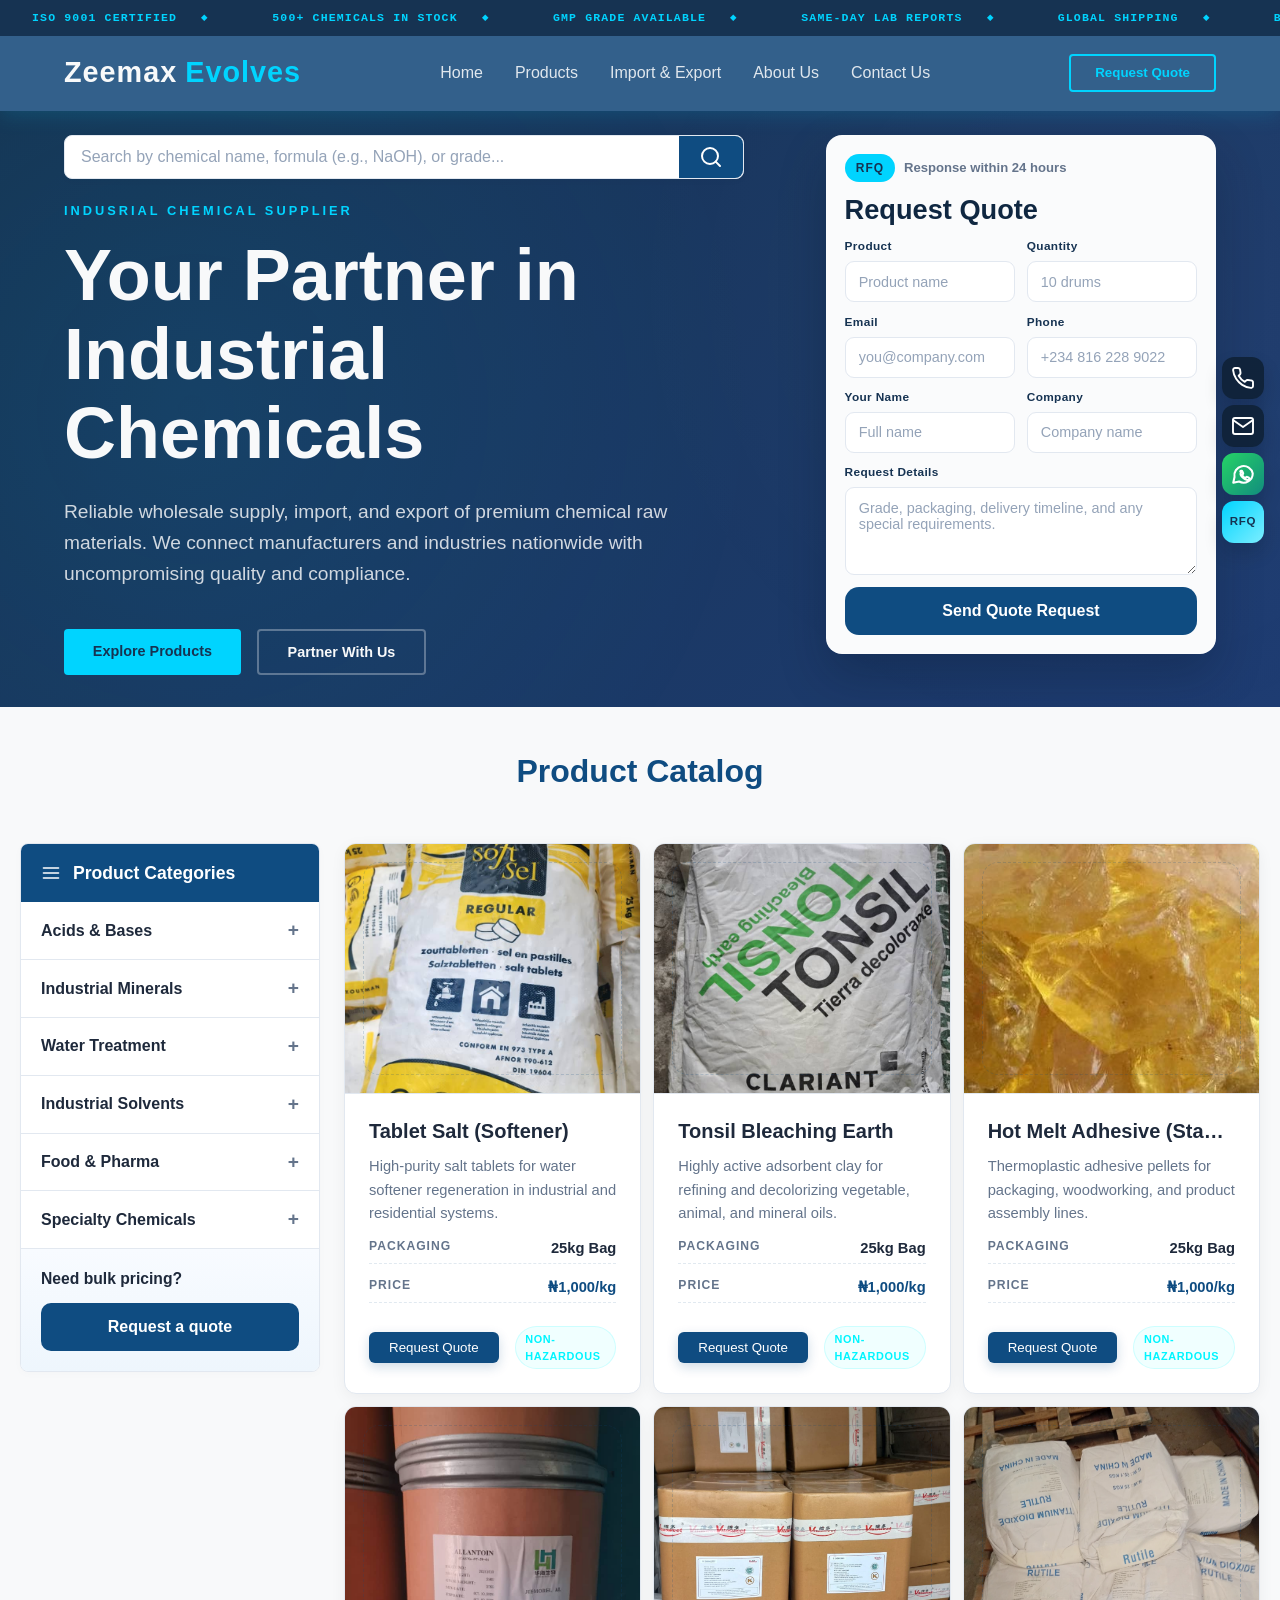
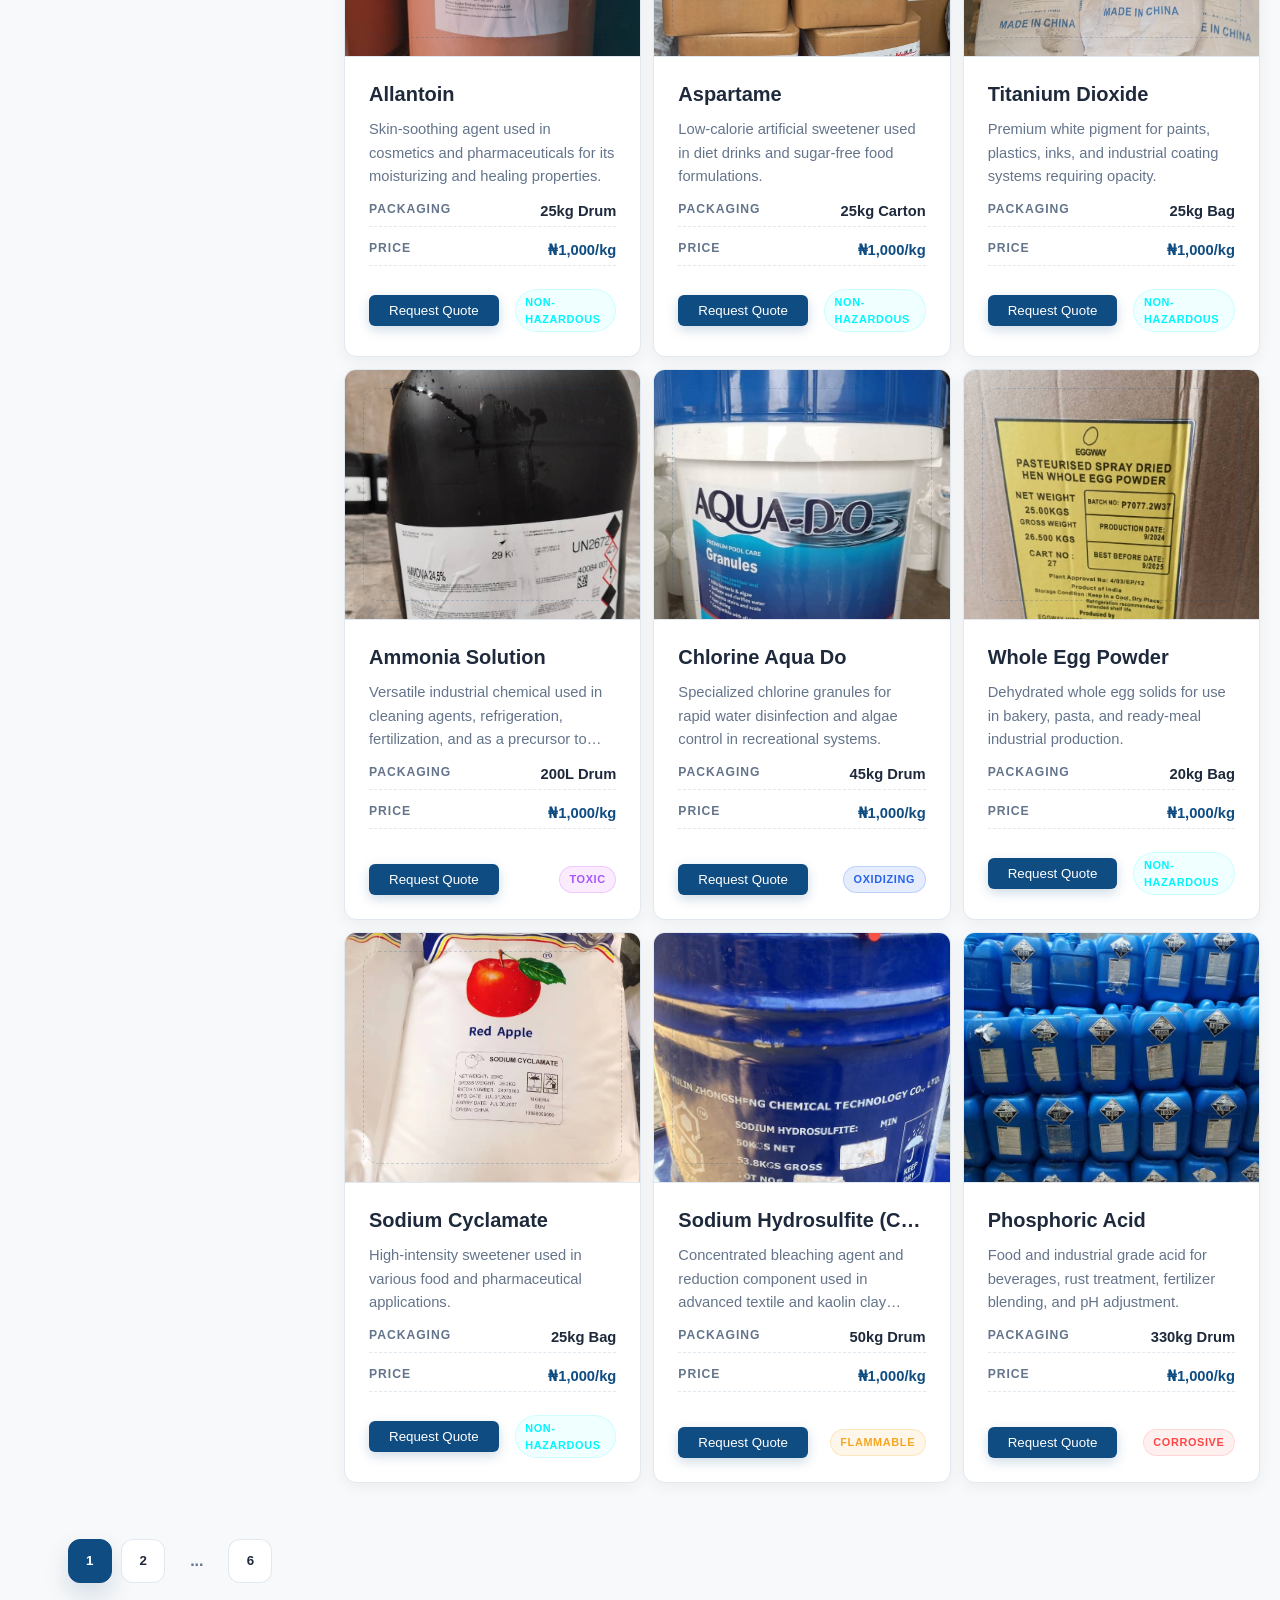
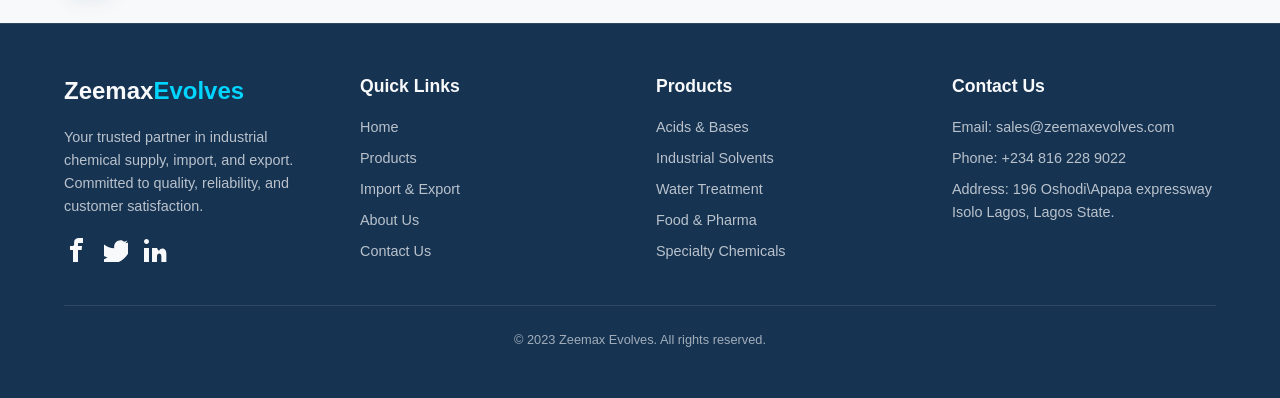
==== commit 9d817f34: "pagination" ====
--- a/index.html
+++ b/index.html
@@ -184,6 +184,7 @@
                     </div>
 
                     <div class="product-grid" id="product-grid"></div>
+                    <div class="pagination" id="home-pagination"></div>
                 </div>
             </div>
         </section>
--- a/src/styles.css
+++ b/src/styles.css
@@ -2111,6 +2111,15 @@
      box-shadow: 0 12px 24px rgba(15, 76, 129, 0.16);
  }
 
+ .pagination-ellipsis {
+     display: flex;
+     align-items: center;
+     justify-content: center;
+     min-width: 44px;
+     color: var(--text-muted);
+     font-weight: 700;
+ }
+
  .quote-section {
      padding-bottom: 3rem;
  }
